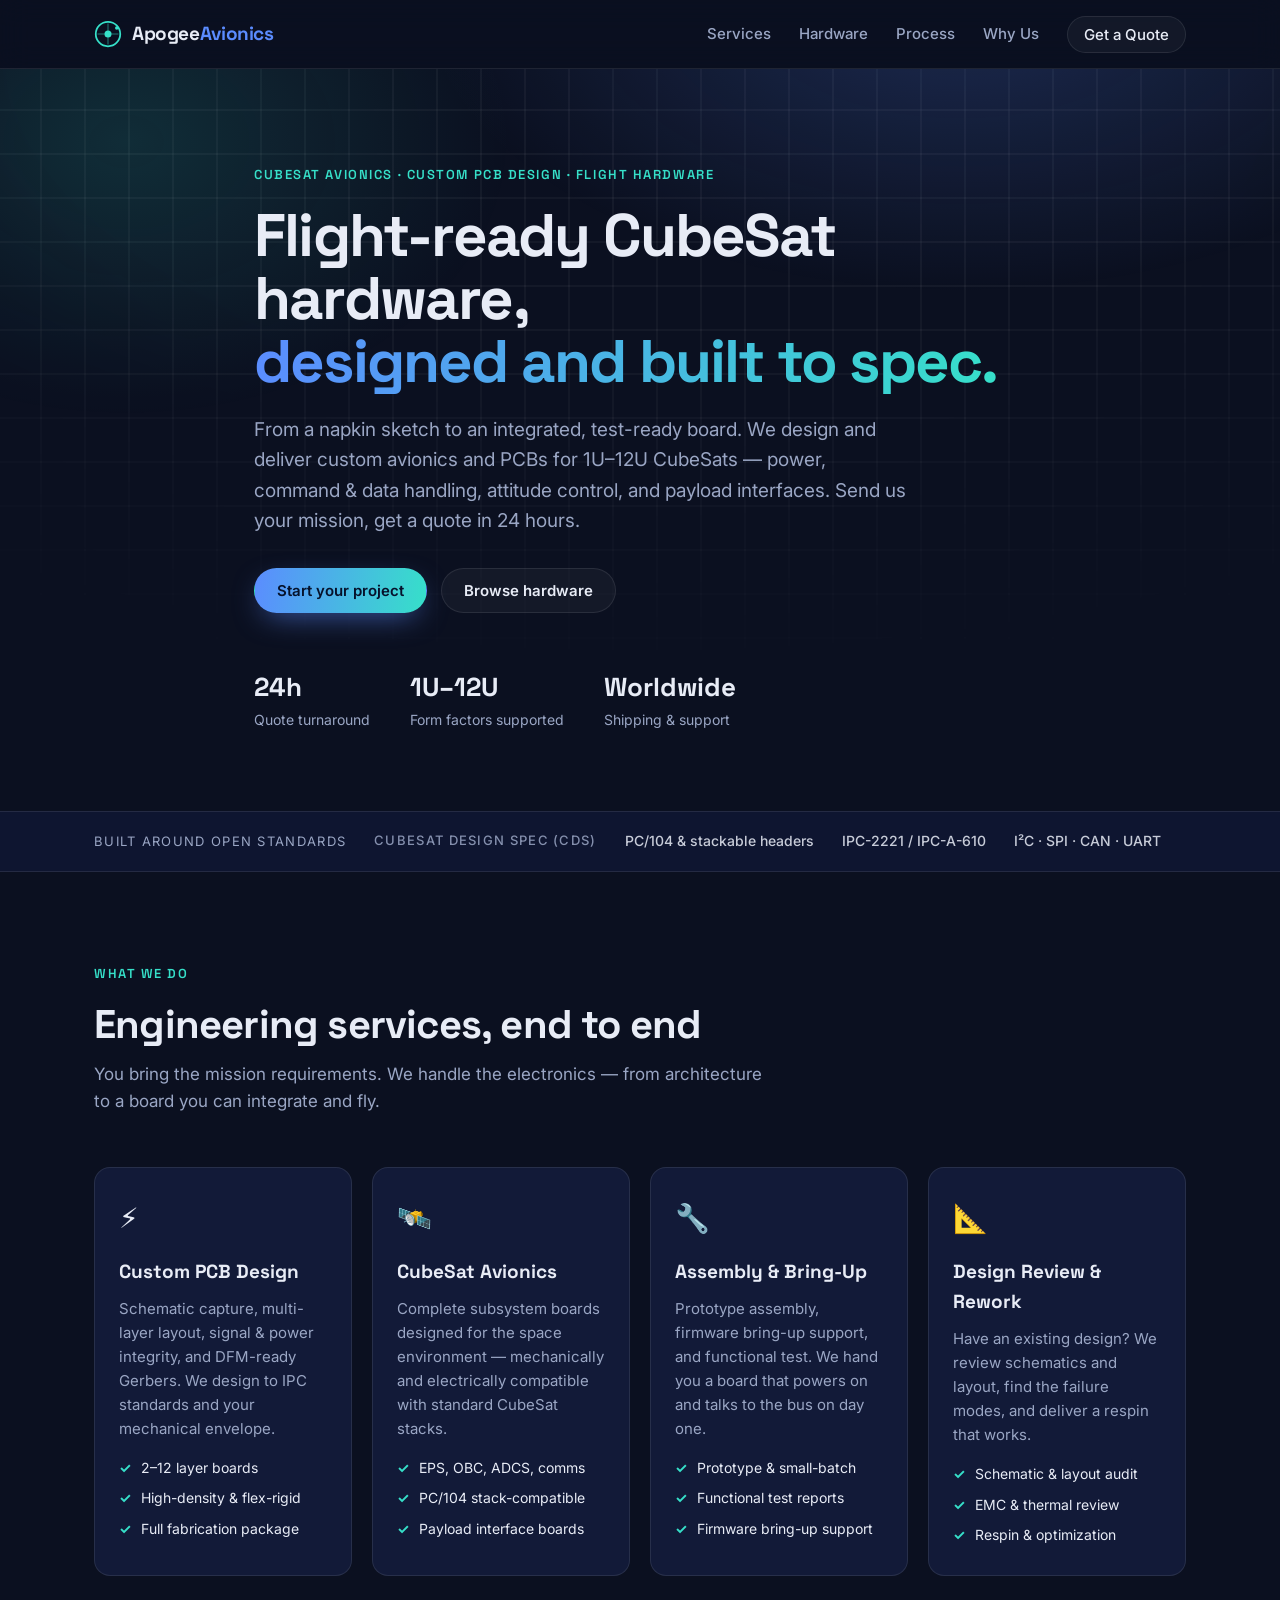
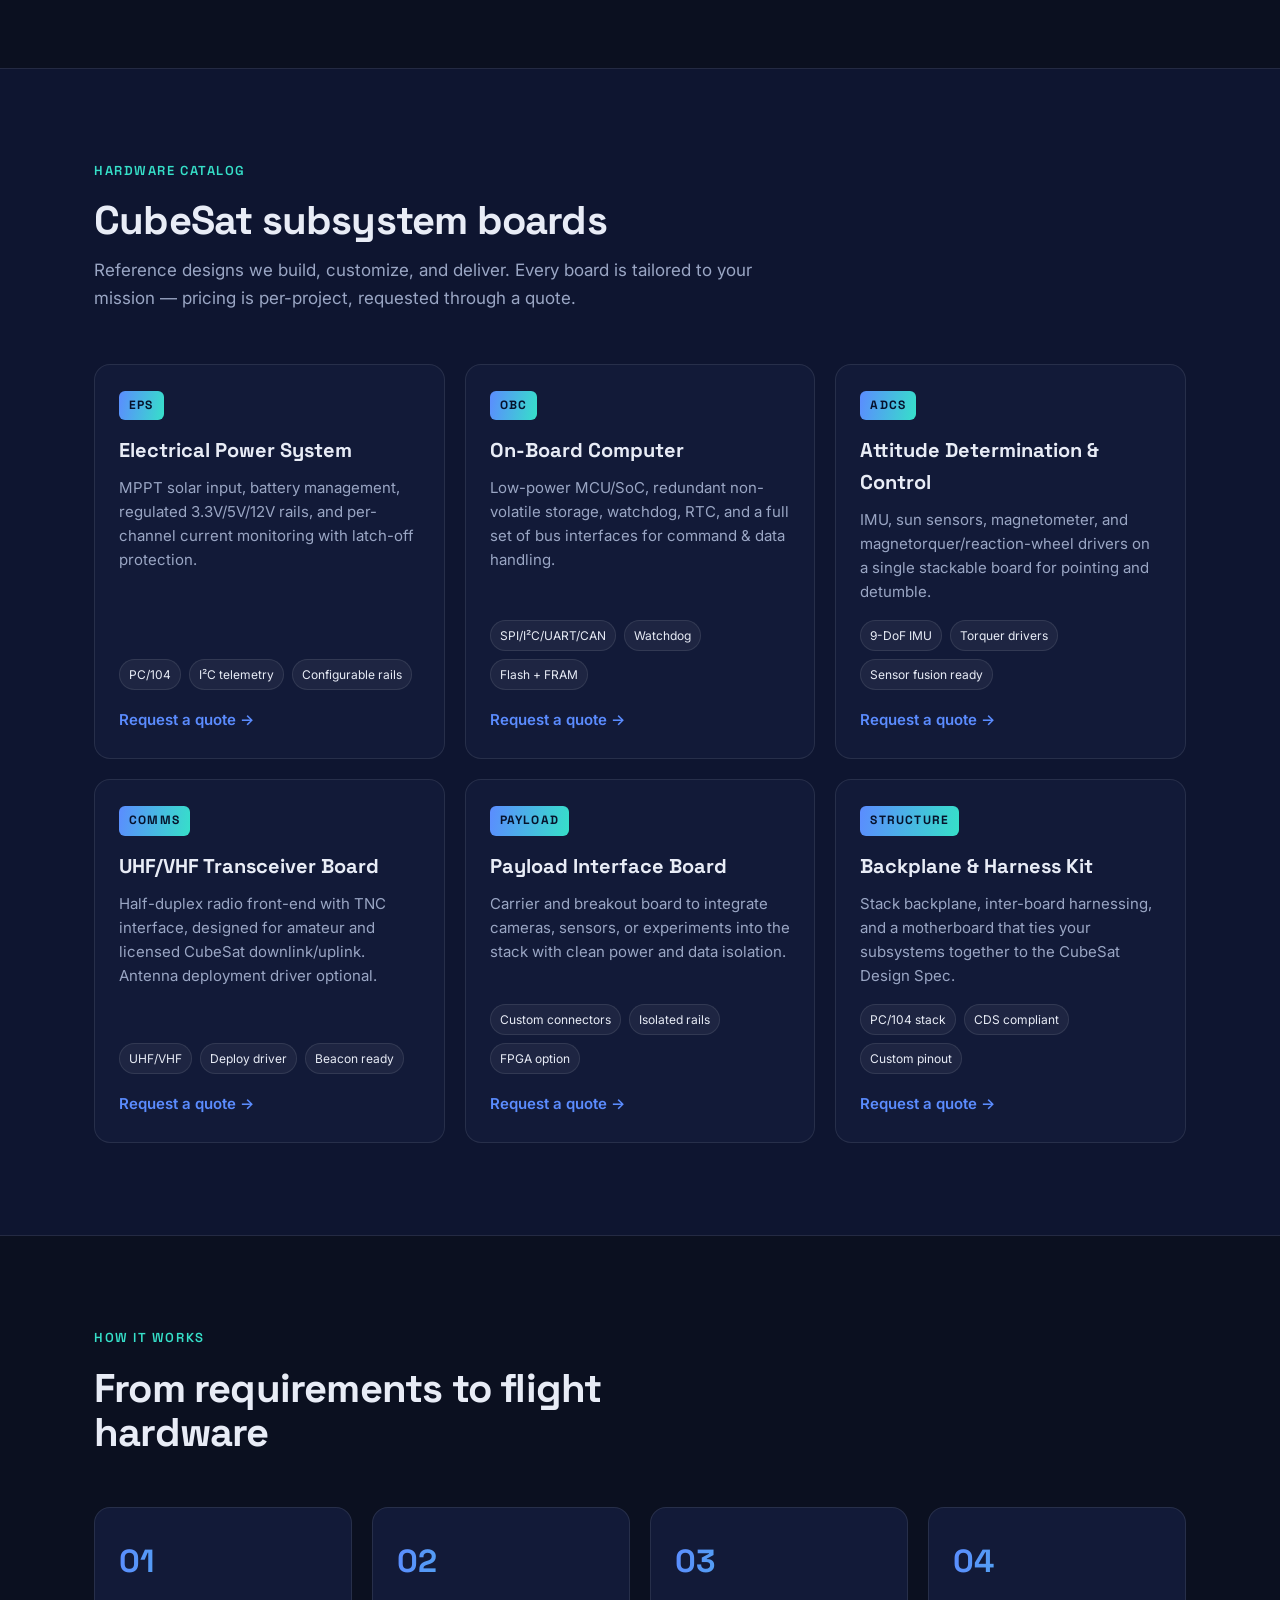
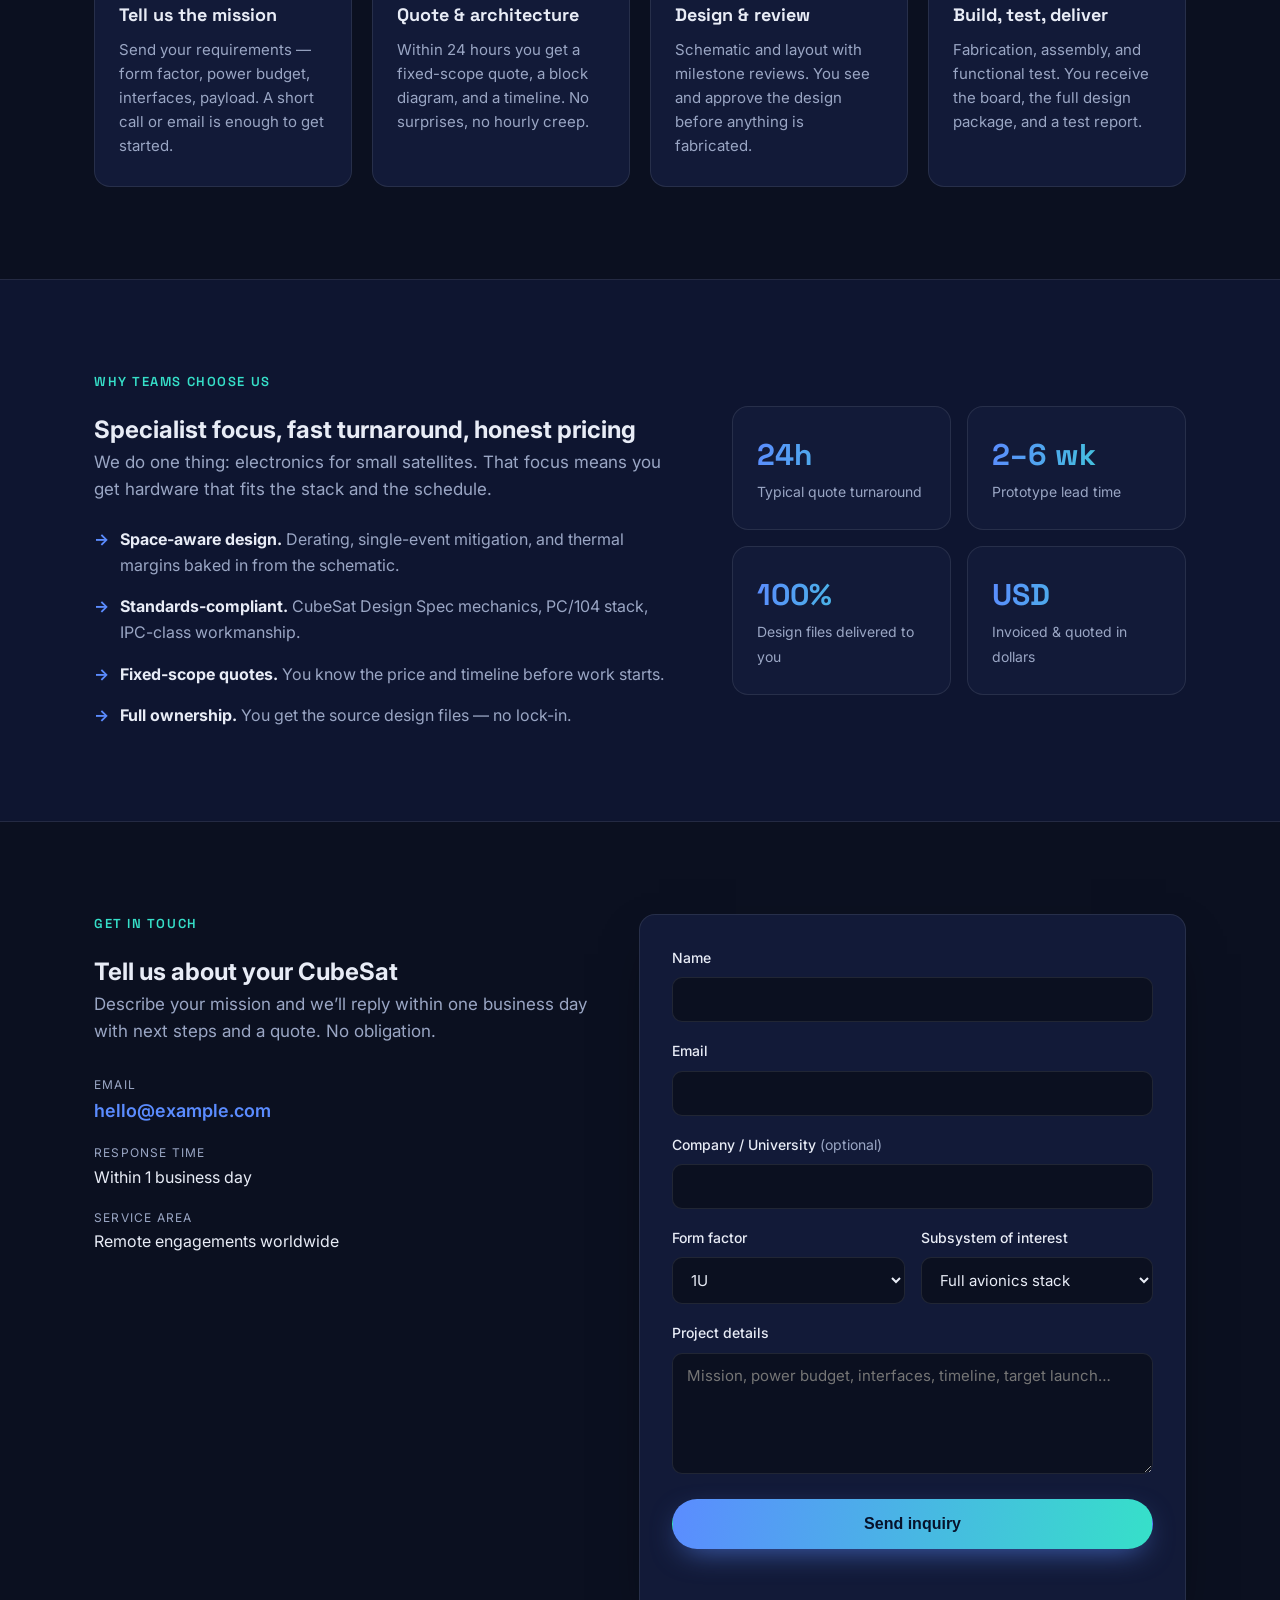
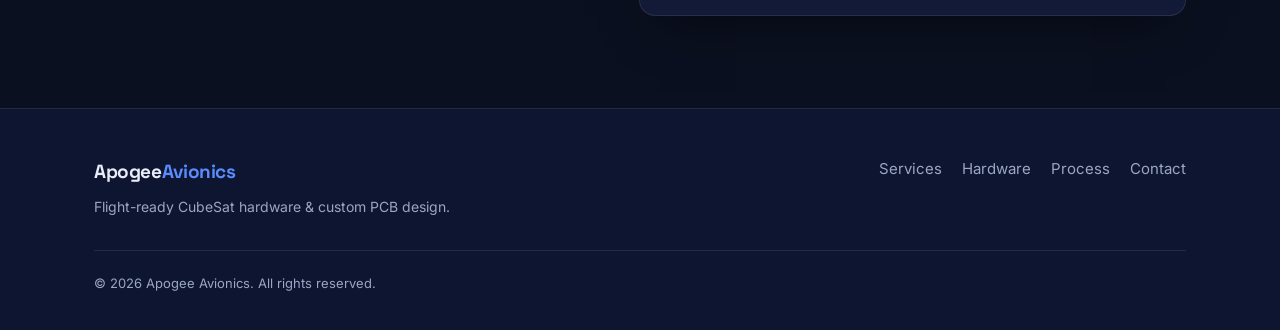
==== index.html @ 7c4958e8 "Apogee Avionics: CubeSat hardware & PCB design marketing site Co-Authored-By: Claude Opus 4.8 (1M co" ====
<!DOCTYPE html>
<html lang="en">
<head>
  <meta charset="UTF-8" />
  <meta name="viewport" content="width=device-width, initial-scale=1.0" />
  <title>Apogee Avionics — Flight-Ready CubeSat Hardware & PCB Design</title>
  <meta name="description" content="Custom CubeSat avionics, flight-ready PCB design, and subsystem hardware. From schematic to integrated board — EPS, OBC, ADCS, payload interfaces. Fast quotes, worldwide shipping." />
  <meta name="theme-color" content="#0b1020" />

  <!-- Open Graph / social preview -->
  <meta property="og:title" content="Apogee Avionics — CubeSat Hardware & PCB Design" />
  <meta property="og:description" content="Flight-ready CubeSat avionics and custom PCB design. Get a quote in 24 hours." />
  <meta property="og:type" content="website" />

  <link rel="icon" href="assets/favicon.svg" type="image/svg+xml" />
  <link rel="preconnect" href="https://fonts.googleapis.com" />
  <link rel="preconnect" href="https://fonts.gstatic.com" crossorigin />
  <link href="https://fonts.googleapis.com/css2?family=Inter:wght@400;500;600;700;800&family=Space+Grotesk:wght@500;600;700&display=swap" rel="stylesheet" />
  <link rel="stylesheet" href="styles.css" />
</head>
<body>
  <!-- ===== NAV ===== -->
  <header class="nav" id="top">
    <div class="container nav__inner">
      <a class="brand" href="#top" aria-label="Apogee Avionics home">
        <svg class="brand__mark" viewBox="0 0 32 32" width="28" height="28" aria-hidden="true">
          <circle cx="16" cy="16" r="14" fill="none" stroke="currentColor" stroke-width="2"/>
          <path d="M16 4 L16 28 M4 16 L28 16" stroke="currentColor" stroke-width="1.2" opacity="0.5"/>
          <circle cx="16" cy="16" r="4" fill="currentColor"/>
          <circle cx="26" cy="9" r="2" fill="currentColor"/>
        </svg>
        <span class="brand__name">Apogee<span class="brand__name--accent">Avionics</span></span>
      </a>
      <nav class="nav__links" aria-label="Primary">
        <a href="#services">Services</a>
        <a href="#products">Hardware</a>
        <a href="#process">Process</a>
        <a href="#why">Why Us</a>
        <a class="btn btn--ghost btn--sm" href="#contact">Get a Quote</a>
      </nav>
      <button class="nav__toggle" aria-label="Toggle menu" aria-expanded="false">
        <span></span><span></span><span></span>
      </button>
    </div>
  </header>

  <!-- ===== HERO ===== -->
  <section class="hero">
    <div class="hero__grid" aria-hidden="true"></div>
    <div class="container hero__inner">
      <p class="eyebrow">CubeSat Avionics &middot; Custom PCB Design &middot; Flight Hardware</p>
      <h1 class="hero__title">
        Flight-ready CubeSat hardware,<br />
        <span class="grad">designed and built to spec.</span>
      </h1>
      <p class="hero__lead">
        From a napkin sketch to an integrated, test-ready board. We design and deliver
        custom avionics and PCBs for 1U&ndash;12U CubeSats &mdash; power, command &amp; data
        handling, attitude control, and payload interfaces. Send us your mission, get a
        quote in 24 hours.
      </p>
      <div class="hero__cta">
        <a class="btn btn--primary" href="#contact">Start your project</a>
        <a class="btn btn--ghost" href="#products">Browse hardware</a>
      </div>
      <ul class="hero__stats">
        <li><strong>24h</strong><span>Quote turnaround</span></li>
        <li><strong>1U&ndash;12U</strong><span>Form factors supported</span></li>
        <li><strong>Worldwide</strong><span>Shipping &amp; support</span></li>
      </ul>
    </div>
  </section>

  <!-- ===== TRUST BAR ===== -->
  <section class="trustbar">
    <div class="container trustbar__inner">
      <span>Built around open standards</span>
      <div class="trustbar__items">
        <span>CubeSat Design Spec (CDS)</span>
        <span>PC/104 &amp; stackable headers</span>
        <span>IPC-2221 / IPC-A-610</span>
        <span>I&sup2;C &middot; SPI &middot; CAN &middot; UART</span>
      </div>
    </div>
  </section>

  <!-- ===== SERVICES ===== -->
  <section class="section" id="services">
    <div class="container">
      <div class="section__head">
        <p class="eyebrow">What we do</p>
        <h2>Engineering services, end to end</h2>
        <p class="section__sub">You bring the mission requirements. We handle the electronics &mdash; from architecture to a board you can integrate and fly.</p>
      </div>

      <div class="cards">
        <article class="card">
          <div class="card__icon">⚡</div>
          <h3>Custom PCB Design</h3>
          <p>Schematic capture, multi-layer layout, signal &amp; power integrity, and DFM-ready Gerbers. We design to IPC standards and your mechanical envelope.</p>
          <ul class="ticks">
            <li>2&ndash;12 layer boards</li>
            <li>High-density &amp; flex-rigid</li>
            <li>Full fabrication package</li>
          </ul>
        </article>

        <article class="card">
          <div class="card__icon">🛰️</div>
          <h3>CubeSat Avionics</h3>
          <p>Complete subsystem boards designed for the space environment &mdash; mechanically and electrically compatible with standard CubeSat stacks.</p>
          <ul class="ticks">
            <li>EPS, OBC, ADCS, comms</li>
            <li>PC/104 stack-compatible</li>
            <li>Payload interface boards</li>
          </ul>
        </article>

        <article class="card">
          <div class="card__icon">🔧</div>
          <h3>Assembly &amp; Bring-Up</h3>
          <p>Prototype assembly, firmware bring-up support, and functional test. We hand you a board that powers on and talks to the bus on day one.</p>
          <ul class="ticks">
            <li>Prototype &amp; small-batch</li>
            <li>Functional test reports</li>
            <li>Firmware bring-up support</li>
          </ul>
        </article>

        <article class="card">
          <div class="card__icon">📐</div>
          <h3>Design Review &amp; Rework</h3>
          <p>Have an existing design? We review schematics and layout, find the failure modes, and deliver a respin that works.</p>
          <ul class="ticks">
            <li>Schematic &amp; layout audit</li>
            <li>EMC &amp; thermal review</li>
            <li>Respin &amp; optimization</li>
          </ul>
        </article>
      </div>
    </div>
  </section>

  <!-- ===== PRODUCTS / HARDWARE ===== -->
  <section class="section section--alt" id="products">
    <div class="container">
      <div class="section__head">
        <p class="eyebrow">Hardware catalog</p>
        <h2>CubeSat subsystem boards</h2>
        <p class="section__sub">Reference designs we build, customize, and deliver. Every board is tailored to your mission &mdash; pricing is per-project, requested through a quote.</p>
      </div>

      <div class="products">
        <article class="product">
          <div class="product__tag">EPS</div>
          <h3>Electrical Power System</h3>
          <p>MPPT solar input, battery management, regulated 3.3V/5V/12V rails, and per-channel current monitoring with latch-off protection.</p>
          <div class="product__meta">
            <span>PC/104</span><span>I&sup2;C telemetry</span><span>Configurable rails</span>
          </div>
          <a class="product__cta" href="#contact">Request a quote &rarr;</a>
        </article>

        <article class="product">
          <div class="product__tag">OBC</div>
          <h3>On-Board Computer</h3>
          <p>Low-power MCU/SoC, redundant non-volatile storage, watchdog, RTC, and a full set of bus interfaces for command &amp; data handling.</p>
          <div class="product__meta">
            <span>SPI/I&sup2;C/UART/CAN</span><span>Watchdog</span><span>Flash + FRAM</span>
          </div>
          <a class="product__cta" href="#contact">Request a quote &rarr;</a>
        </article>

        <article class="product">
          <div class="product__tag">ADCS</div>
          <h3>Attitude Determination &amp; Control</h3>
          <p>IMU, sun sensors, magnetometer, and magnetorquer/reaction-wheel drivers on a single stackable board for pointing and detumble.</p>
          <div class="product__meta">
            <span>9-DoF IMU</span><span>Torquer drivers</span><span>Sensor fusion ready</span>
          </div>
          <a class="product__cta" href="#contact">Request a quote &rarr;</a>
        </article>

        <article class="product">
          <div class="product__tag">COMMS</div>
          <h3>UHF/VHF Transceiver Board</h3>
          <p>Half-duplex radio front-end with TNC interface, designed for amateur and licensed CubeSat downlink/uplink. Antenna deployment driver optional.</p>
          <div class="product__meta">
            <span>UHF/VHF</span><span>Deploy driver</span><span>Beacon ready</span>
          </div>
          <a class="product__cta" href="#contact">Request a quote &rarr;</a>
        </article>

        <article class="product">
          <div class="product__tag">PAYLOAD</div>
          <h3>Payload Interface Board</h3>
          <p>Carrier and breakout board to integrate cameras, sensors, or experiments into the stack with clean power and data isolation.</p>
          <div class="product__meta">
            <span>Custom connectors</span><span>Isolated rails</span><span>FPGA option</span>
          </div>
          <a class="product__cta" href="#contact">Request a quote &rarr;</a>
        </article>

        <article class="product">
          <div class="product__tag">STRUCTURE</div>
          <h3>Backplane &amp; Harness Kit</h3>
          <p>Stack backplane, inter-board harnessing, and a motherboard that ties your subsystems together to the CubeSat Design Spec.</p>
          <div class="product__meta">
            <span>PC/104 stack</span><span>CDS compliant</span><span>Custom pinout</span>
          </div>
          <a class="product__cta" href="#contact">Request a quote &rarr;</a>
        </article>
      </div>
    </div>
  </section>

  <!-- ===== PROCESS ===== -->
  <section class="section" id="process">
    <div class="container">
      <div class="section__head">
        <p class="eyebrow">How it works</p>
        <h2>From requirements to flight hardware</h2>
      </div>
      <ol class="steps">
        <li class="step">
          <div class="step__num">01</div>
          <h3>Tell us the mission</h3>
          <p>Send your requirements &mdash; form factor, power budget, interfaces, payload. A short call or email is enough to get started.</p>
        </li>
        <li class="step">
          <div class="step__num">02</div>
          <h3>Quote &amp; architecture</h3>
          <p>Within 24 hours you get a fixed-scope quote, a block diagram, and a timeline. No surprises, no hourly creep.</p>
        </li>
        <li class="step">
          <div class="step__num">03</div>
          <h3>Design &amp; review</h3>
          <p>Schematic and layout with milestone reviews. You see and approve the design before anything is fabricated.</p>
        </li>
        <li class="step">
          <div class="step__num">04</div>
          <h3>Build, test, deliver</h3>
          <p>Fabrication, assembly, and functional test. You receive the board, the full design package, and a test report.</p>
        </li>
      </ol>
    </div>
  </section>

  <!-- ===== WHY US ===== -->
  <section class="section section--alt" id="why">
    <div class="container why">
      <div class="why__copy">
        <p class="eyebrow">Why teams choose us</p>
        <h2>Specialist focus, fast turnaround, honest pricing</h2>
        <p class="section__sub">We do one thing: electronics for small satellites. That focus means you get hardware that fits the stack and the schedule.</p>
        <ul class="features">
          <li><strong>Space-aware design.</strong> Derating, single-event mitigation, and thermal margins baked in from the schematic.</li>
          <li><strong>Standards-compliant.</strong> CubeSat Design Spec mechanics, PC/104 stack, IPC-class workmanship.</li>
          <li><strong>Fixed-scope quotes.</strong> You know the price and timeline before work starts.</li>
          <li><strong>Full ownership.</strong> You get the source design files &mdash; no lock-in.</li>
        </ul>
      </div>
      <aside class="why__panel">
        <div class="why__stat"><strong>24h</strong><span>Typical quote turnaround</span></div>
        <div class="why__stat"><strong>2&ndash;6 wk</strong><span>Prototype lead time</span></div>
        <div class="why__stat"><strong>100%</strong><span>Design files delivered to you</span></div>
        <div class="why__stat"><strong>USD</strong><span>Invoiced &amp; quoted in dollars</span></div>
      </aside>
    </div>
  </section>

  <!-- ===== CONTACT ===== -->
  <section class="section" id="contact">
    <div class="container contact">
      <div class="contact__copy">
        <p class="eyebrow">Get in touch</p>
        <h2>Tell us about your CubeSat</h2>
        <p class="section__sub">Describe your mission and we&rsquo;ll reply within one business day with next steps and a quote. No obligation.</p>
        <ul class="contact__direct">
          <li>
            <span class="contact__label">Email</span>
            <a id="emailLink" href="mailto:hello@example.com?subject=CubeSat%20project%20inquiry">hello@example.com</a>
          </li>
          <li>
            <span class="contact__label">Response time</span>
            <span>Within 1 business day</span>
          </li>
          <li>
            <span class="contact__label">Service area</span>
            <span>Remote engagements worldwide</span>
          </li>
        </ul>
      </div>

      <form class="contact__form" id="quoteForm" action="https://formspree.io/f/YOUR_FORM_ID" method="POST">
        <div class="field">
          <label for="name">Name</label>
          <input id="name" name="name" type="text" autocomplete="name" required />
        </div>
        <div class="field">
          <label for="email">Email</label>
          <input id="email" name="email" type="email" autocomplete="email" required />
        </div>
        <div class="field">
          <label for="org">Company / University <span class="opt">(optional)</span></label>
          <input id="org" name="organization" type="text" autocomplete="organization" />
        </div>
        <div class="field field--row">
          <div>
            <label for="form-factor">Form factor</label>
            <select id="form-factor" name="form_factor">
              <option>1U</option><option>2U</option><option>3U</option>
              <option>6U</option><option>12U</option><option>Not sure yet</option>
            </select>
          </div>
          <div>
            <label for="subsystem">Subsystem of interest</label>
            <select id="subsystem" name="subsystem">
              <option>Full avionics stack</option>
              <option>EPS — Power</option>
              <option>OBC — Computer</option>
              <option>ADCS — Attitude control</option>
              <option>Comms</option>
              <option>Payload interface</option>
              <option>Custom PCB (other)</option>
            </select>
          </div>
        </div>
        <div class="field">
          <label for="message">Project details</label>
          <textarea id="message" name="message" rows="5" placeholder="Mission, power budget, interfaces, timeline, target launch…" required></textarea>
        </div>
        <input type="text" name="_gotcha" style="display:none" tabindex="-1" autocomplete="off" aria-hidden="true" />
        <button class="btn btn--primary btn--block" type="submit">Send inquiry</button>
        <p class="form__note" id="formNote" role="status"></p>
      </form>
    </div>
  </section>

  <!-- ===== FOOTER ===== -->
  <footer class="footer">
    <div class="container footer__inner">
      <div class="footer__brand">
        <span class="brand__name">Apogee<span class="brand__name--accent">Avionics</span></span>
        <p>Flight-ready CubeSat hardware &amp; custom PCB design.</p>
      </div>
      <nav class="footer__links" aria-label="Footer">
        <a href="#services">Services</a>
        <a href="#products">Hardware</a>
        <a href="#process">Process</a>
        <a href="#contact">Contact</a>
      </nav>
      <p class="footer__legal">&copy; <span id="year"></span> Apogee Avionics. All rights reserved.</p>
    </div>
  </footer>

  <script src="script.js"></script>
</body>
</html>
---- styles.css ----
/* ===== Tokens ===== */
:root {
  --bg: #0b1020;
  --bg-alt: #0e1530;
  --panel: #121a38;
  --panel-2: #16204a;
  --line: rgba(255, 255, 255, 0.09);
  --text: #e8ecf6;
  --muted: #9aa6c4;
  --accent: #5b8cff;
  --accent-2: #36e0c9;
  --accent-grad: linear-gradient(100deg, #5b8cff, #36e0c9);
  --radius: 16px;
  --radius-sm: 10px;
  --max: 1140px;
  --shadow: 0 20px 50px -20px rgba(0, 0, 0, 0.6);
  --font: "Inter", system-ui, -apple-system, Segoe UI, Roboto, sans-serif;
  --display: "Space Grotesk", var(--font);
}

* { box-sizing: border-box; margin: 0; padding: 0; }
html { scroll-behavior: smooth; }
body {
  font-family: var(--font);
  background: var(--bg);
  color: var(--text);
  line-height: 1.6;
  -webkit-font-smoothing: antialiased;
  overflow-x: hidden;
}
a { color: inherit; text-decoration: none; }
img, svg { display: block; }

.container { width: 100%; max-width: var(--max); margin: 0 auto; padding: 0 24px; }

/* ===== Buttons ===== */
.btn {
  display: inline-flex; align-items: center; justify-content: center; gap: 8px;
  font-weight: 600; font-size: 15px; line-height: 1;
  padding: 14px 22px; border-radius: 999px; border: 1px solid transparent;
  cursor: pointer; transition: transform .15s ease, box-shadow .2s ease, background .2s ease, border-color .2s ease;
  white-space: nowrap;
}
.btn--sm { padding: 10px 16px; font-size: 14px; }
.btn--block { width: 100%; padding: 16px; font-size: 16px; }
.btn--primary { background: var(--accent-grad); color: #06122b; box-shadow: 0 10px 30px -10px rgba(91, 140, 255, .7); }
.btn--primary:hover { transform: translateY(-2px); box-shadow: 0 16px 40px -12px rgba(54, 224, 201, .6); }
.btn--ghost { background: rgba(255,255,255,.04); border-color: var(--line); color: var(--text); }
.btn--ghost:hover { background: rgba(255,255,255,.08); border-color: rgba(255,255,255,.2); }

/* ===== Nav ===== */
.nav {
  position: sticky; top: 0; z-index: 50;
  background: rgba(11, 16, 32, .72);
  backdrop-filter: blur(14px);
  border-bottom: 1px solid var(--line);
}
.nav__inner { display: flex; align-items: center; justify-content: space-between; height: 68px; }
.brand { display: flex; align-items: center; gap: 10px; color: var(--text); }
.brand__mark { color: var(--accent-2); }
.brand__name { font-family: var(--display); font-weight: 700; font-size: 19px; letter-spacing: -.02em; }
.brand__name--accent { color: var(--accent); }
.nav__links { display: flex; align-items: center; gap: 28px; }
.nav__links a { color: var(--muted); font-size: 15px; font-weight: 500; transition: color .15s ease; }
.nav__links a:hover { color: var(--text); }
.nav__links .btn { color: var(--text); }
.nav__toggle { display: none; flex-direction: column; gap: 5px; background: none; border: 0; cursor: pointer; padding: 8px; }
.nav__toggle span { width: 24px; height: 2px; background: var(--text); border-radius: 2px; transition: .2s; }

/* ===== Hero ===== */
.hero { position: relative; padding: 96px 0 80px; overflow: hidden; }
.hero__grid {
  position: absolute; inset: -2px;
  background:
    radial-gradient(900px 500px at 75% -10%, rgba(91,140,255,.22), transparent 60%),
    radial-gradient(700px 500px at 10% 10%, rgba(54,224,201,.14), transparent 55%),
    linear-gradient(transparent 95%, rgba(255,255,255,.04) 95%) 0 0 / 100% 44px,
    linear-gradient(90deg, transparent 95%, rgba(255,255,255,.04) 95%) 0 0 / 44px 100%;
  mask-image: radial-gradient(120% 100% at 50% 0%, #000 40%, transparent 85%);
  pointer-events: none;
}
.hero__inner { position: relative; max-width: 820px; }
.eyebrow {
  font-family: var(--display); font-size: 13px; font-weight: 600; letter-spacing: .12em;
  text-transform: uppercase; color: var(--accent-2); margin-bottom: 18px;
}
.hero__title { font-family: var(--display); font-size: clamp(34px, 6vw, 60px); line-height: 1.05; letter-spacing: -.03em; font-weight: 700; }
.grad { background: var(--accent-grad); -webkit-background-clip: text; background-clip: text; color: transparent; }
.hero__lead { color: var(--muted); font-size: clamp(16px, 2.2vw, 19px); margin: 22px 0 32px; max-width: 660px; }
.hero__cta { display: flex; flex-wrap: wrap; gap: 14px; }
.hero__stats { list-style: none; display: flex; flex-wrap: wrap; gap: 40px; margin-top: 54px; }
.hero__stats li { display: flex; flex-direction: column; }
.hero__stats strong { font-family: var(--display); font-size: 26px; color: var(--text); }
.hero__stats span { color: var(--muted); font-size: 14px; }

/* ===== Trust bar ===== */
.trustbar { border-top: 1px solid var(--line); border-bottom: 1px solid var(--line); background: var(--bg-alt); }
.trustbar__inner { display: flex; flex-wrap: wrap; align-items: center; gap: 12px 28px; padding: 18px 24px; }
.trustbar span:first-child { color: var(--muted); font-size: 13px; text-transform: uppercase; letter-spacing: .1em; }
.trustbar__items { display: flex; flex-wrap: wrap; gap: 12px 28px; }
.trustbar__items span { color: var(--text); font-size: 14px; font-weight: 500; opacity: .85; }

/* ===== Sections ===== */
.section { padding: 92px 0; }
.section--alt { background: var(--bg-alt); border-top: 1px solid var(--line); border-bottom: 1px solid var(--line); }
.section__head { max-width: 680px; margin-bottom: 52px; }
.section__head h2 { font-family: var(--display); font-size: clamp(28px, 4vw, 40px); letter-spacing: -.02em; line-height: 1.1; margin-bottom: 14px; }
.section__sub { color: var(--muted); font-size: 17px; }

/* ===== Cards (services) ===== */
.cards { display: grid; grid-template-columns: repeat(4, 1fr); gap: 20px; }
.card {
  background: var(--panel); border: 1px solid var(--line); border-radius: var(--radius);
  padding: 28px 24px; transition: transform .2s ease, border-color .2s ease, background .2s ease;
}
.card:hover { transform: translateY(-4px); border-color: rgba(91,140,255,.5); background: var(--panel-2); }
.card__icon { font-size: 28px; margin-bottom: 16px; }
.card h3 { font-family: var(--display); font-size: 19px; margin-bottom: 10px; }
.card p { color: var(--muted); font-size: 15px; margin-bottom: 16px; }
.ticks { list-style: none; display: flex; flex-direction: column; gap: 8px; }
.ticks li { position: relative; padding-left: 22px; font-size: 14px; color: var(--text); }
.ticks li::before { content: "✓"; position: absolute; left: 0; color: var(--accent-2); font-weight: 700; }

/* ===== Products ===== */
.products { display: grid; grid-template-columns: repeat(3, 1fr); gap: 20px; }
.product {
  position: relative; background: var(--panel); border: 1px solid var(--line);
  border-radius: var(--radius); padding: 26px 24px; display: flex; flex-direction: column;
  transition: transform .2s ease, border-color .2s ease;
}
.product:hover { transform: translateY(-4px); border-color: rgba(54,224,201,.5); }
.product__tag {
  align-self: flex-start; font-family: var(--display); font-size: 12px; font-weight: 700;
  letter-spacing: .1em; color: #06122b; background: var(--accent-grad);
  padding: 5px 10px; border-radius: 6px; margin-bottom: 14px;
}
.product h3 { font-family: var(--display); font-size: 20px; margin-bottom: 10px; }
.product p { color: var(--muted); font-size: 15px; margin-bottom: 16px; flex-grow: 1; }
.product__meta { display: flex; flex-wrap: wrap; gap: 8px; margin-bottom: 18px; }
.product__meta span { font-size: 12px; color: var(--text); background: rgba(255,255,255,.05); border: 1px solid var(--line); padding: 5px 9px; border-radius: 999px; }
.product__cta { color: var(--accent); font-weight: 600; font-size: 15px; transition: gap .2s ease; }
.product__cta:hover { color: var(--accent-2); }

/* ===== Steps ===== */
.steps { list-style: none; display: grid; grid-template-columns: repeat(4, 1fr); gap: 20px; counter-reset: step; }
.step { background: var(--panel); border: 1px solid var(--line); border-radius: var(--radius); padding: 28px 24px; }
.step__num { font-family: var(--display); font-size: 32px; font-weight: 700; background: var(--accent-grad); -webkit-background-clip: text; background-clip: text; color: transparent; margin-bottom: 14px; }
.step h3 { font-family: var(--display); font-size: 18px; margin-bottom: 8px; }
.step p { color: var(--muted); font-size: 15px; }

/* ===== Why ===== */
.why { display: grid; grid-template-columns: 1.3fr 1fr; gap: 48px; align-items: center; }
.features { list-style: none; display: flex; flex-direction: column; gap: 16px; margin-top: 24px; }
.features li { position: relative; padding-left: 26px; color: var(--muted); font-size: 16px; }
.features li::before { content: "→"; position: absolute; left: 0; color: var(--accent); font-weight: 700; }
.features strong { color: var(--text); }
.why__panel { display: grid; grid-template-columns: 1fr 1fr; gap: 16px; }
.why__stat { background: var(--panel); border: 1px solid var(--line); border-radius: var(--radius); padding: 24px; }
.why__stat strong { font-family: var(--display); font-size: 30px; display: block; background: var(--accent-grad); -webkit-background-clip: text; background-clip: text; color: transparent; }
.why__stat span { color: var(--muted); font-size: 14px; }

/* ===== Contact ===== */
.contact { display: grid; grid-template-columns: 1fr 1.1fr; gap: 48px; align-items: start; }
.contact__direct { list-style: none; display: flex; flex-direction: column; gap: 18px; margin-top: 30px; }
.contact__direct li { display: flex; flex-direction: column; gap: 2px; }
.contact__label { font-size: 12px; text-transform: uppercase; letter-spacing: .1em; color: var(--muted); }
.contact__direct a { color: var(--accent); font-weight: 600; font-size: 18px; }
.contact__form { background: var(--panel); border: 1px solid var(--line); border-radius: var(--radius); padding: 32px; box-shadow: var(--shadow); }
.field { margin-bottom: 18px; }
.field--row { display: grid; grid-template-columns: 1fr 1fr; gap: 16px; }
.field label { display: block; font-size: 14px; font-weight: 500; margin-bottom: 8px; }
.opt { color: var(--muted); font-weight: 400; }
.field input, .field select, .field textarea {
  width: 100%; background: var(--bg); border: 1px solid var(--line); border-radius: var(--radius-sm);
  color: var(--text); padding: 12px 14px; font-family: inherit; font-size: 15px; transition: border-color .15s ease, box-shadow .15s ease;
}
.field input:focus, .field select:focus, .field textarea:focus {
  outline: none; border-color: var(--accent); box-shadow: 0 0 0 3px rgba(91,140,255,.18);
}
.field textarea { resize: vertical; }
.form__note { margin-top: 14px; font-size: 14px; min-height: 20px; }
.form__note.ok { color: var(--accent-2); }
.form__note.err { color: #ff8a8a; }

/* ===== Footer ===== */
.footer { border-top: 1px solid var(--line); background: var(--bg-alt); padding: 48px 0 36px; }
.footer__inner { display: grid; grid-template-columns: 1.4fr 1fr; gap: 24px; align-items: start; }
.footer__brand p { color: var(--muted); font-size: 14px; margin-top: 8px; }
.footer__links { display: flex; flex-wrap: wrap; gap: 20px; justify-content: flex-end; }
.footer__links a { color: var(--muted); font-size: 15px; transition: color .15s; }
.footer__links a:hover { color: var(--text); }
.footer__legal { grid-column: 1 / -1; color: var(--muted); font-size: 13px; border-top: 1px solid var(--line); padding-top: 22px; margin-top: 8px; }

/* ===== Responsive ===== */
@media (max-width: 980px) {
  .cards { grid-template-columns: repeat(2, 1fr); }
  .products { grid-template-columns: repeat(2, 1fr); }
  .steps { grid-template-columns: repeat(2, 1fr); }
  .why { grid-template-columns: 1fr; gap: 32px; }
  .contact { grid-template-columns: 1fr; gap: 32px; }
}
@media (max-width: 760px) {
  .nav__links { position: fixed; inset: 68px 0 auto 0; background: var(--bg-alt); flex-direction: column; align-items: stretch; gap: 0; padding: 8px 0; border-bottom: 1px solid var(--line); transform: translateY(-120%); transition: transform .25s ease; }
  .nav__links.open { transform: translateY(0); }
  .nav__links a { padding: 14px 24px; }
  .nav__links .btn { margin: 8px 24px; }
  .nav__toggle { display: flex; }
  .cards, .products, .steps { grid-template-columns: 1fr; }
  .why__panel { grid-template-columns: 1fr 1fr; }
  .field--row { grid-template-columns: 1fr; }
  .footer__inner { grid-template-columns: 1fr; }
  .footer__links { justify-content: flex-start; }
  .hero__stats { gap: 28px; }
}
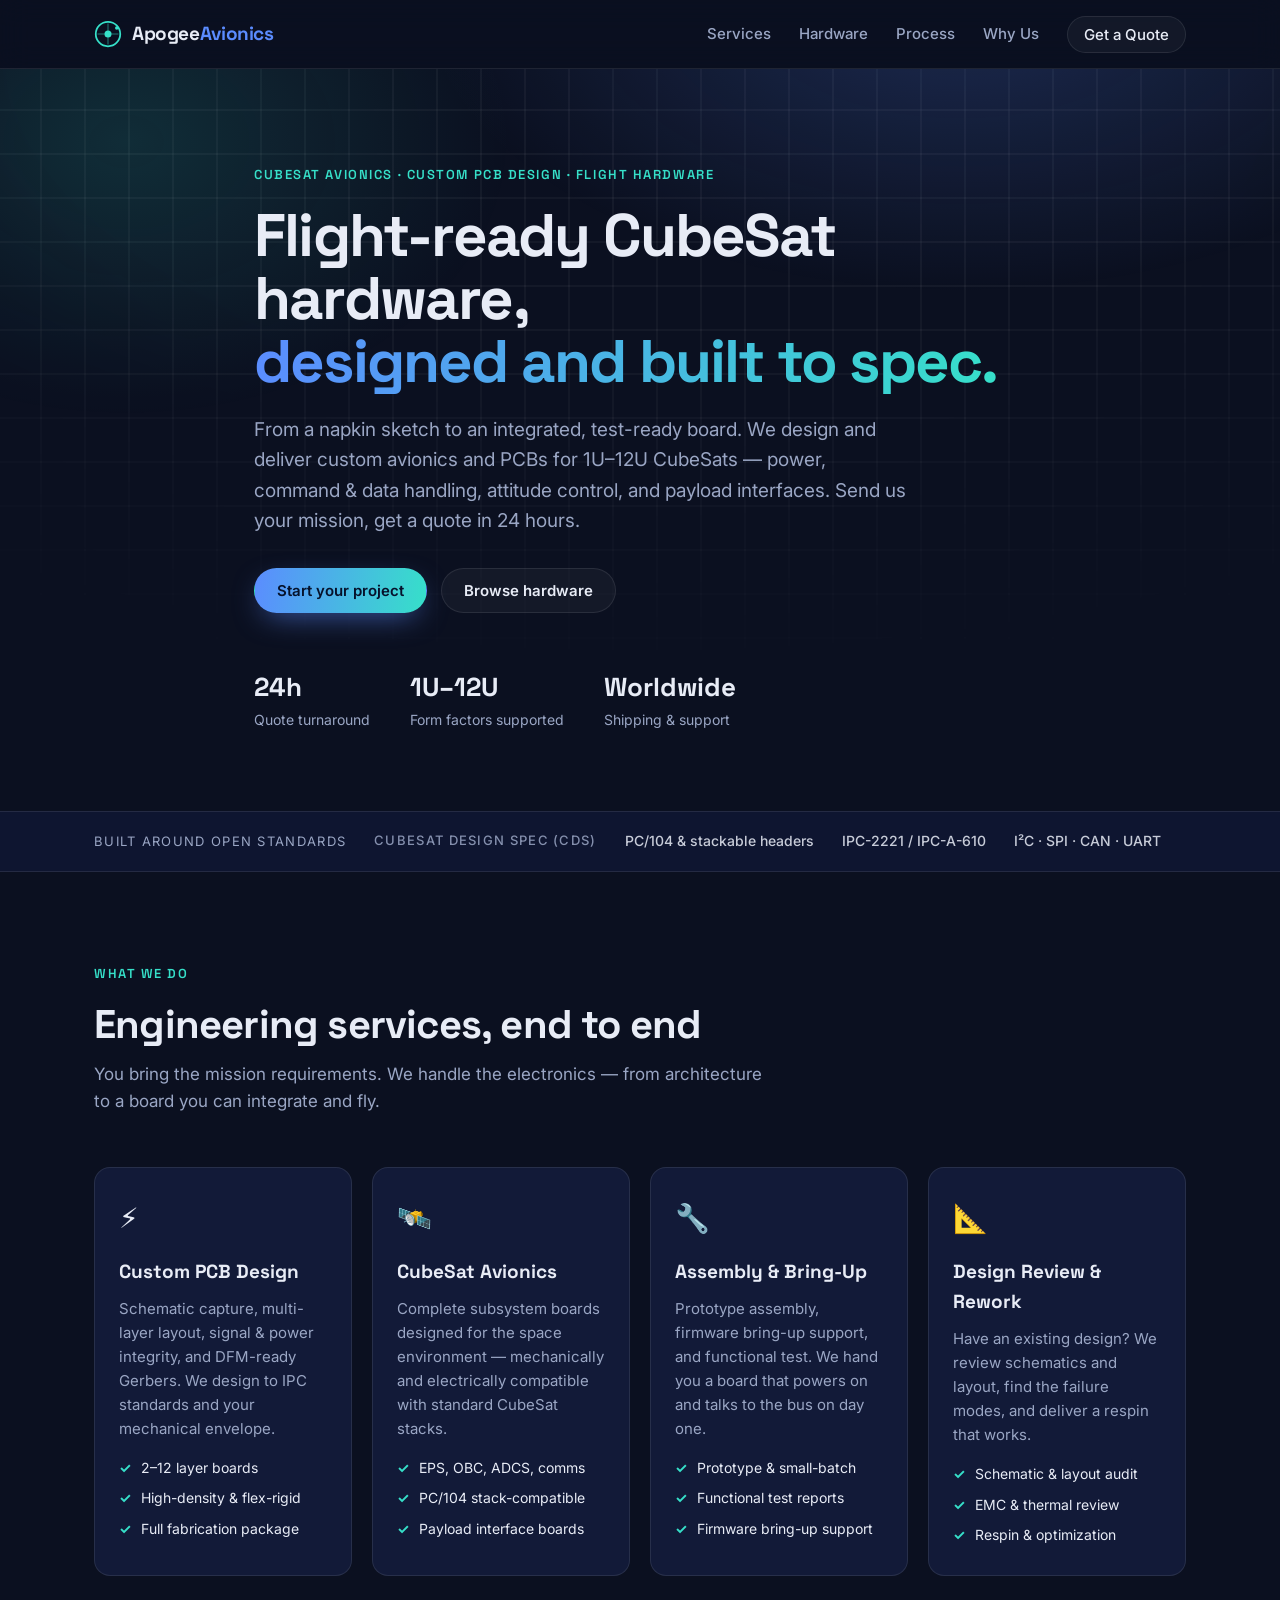
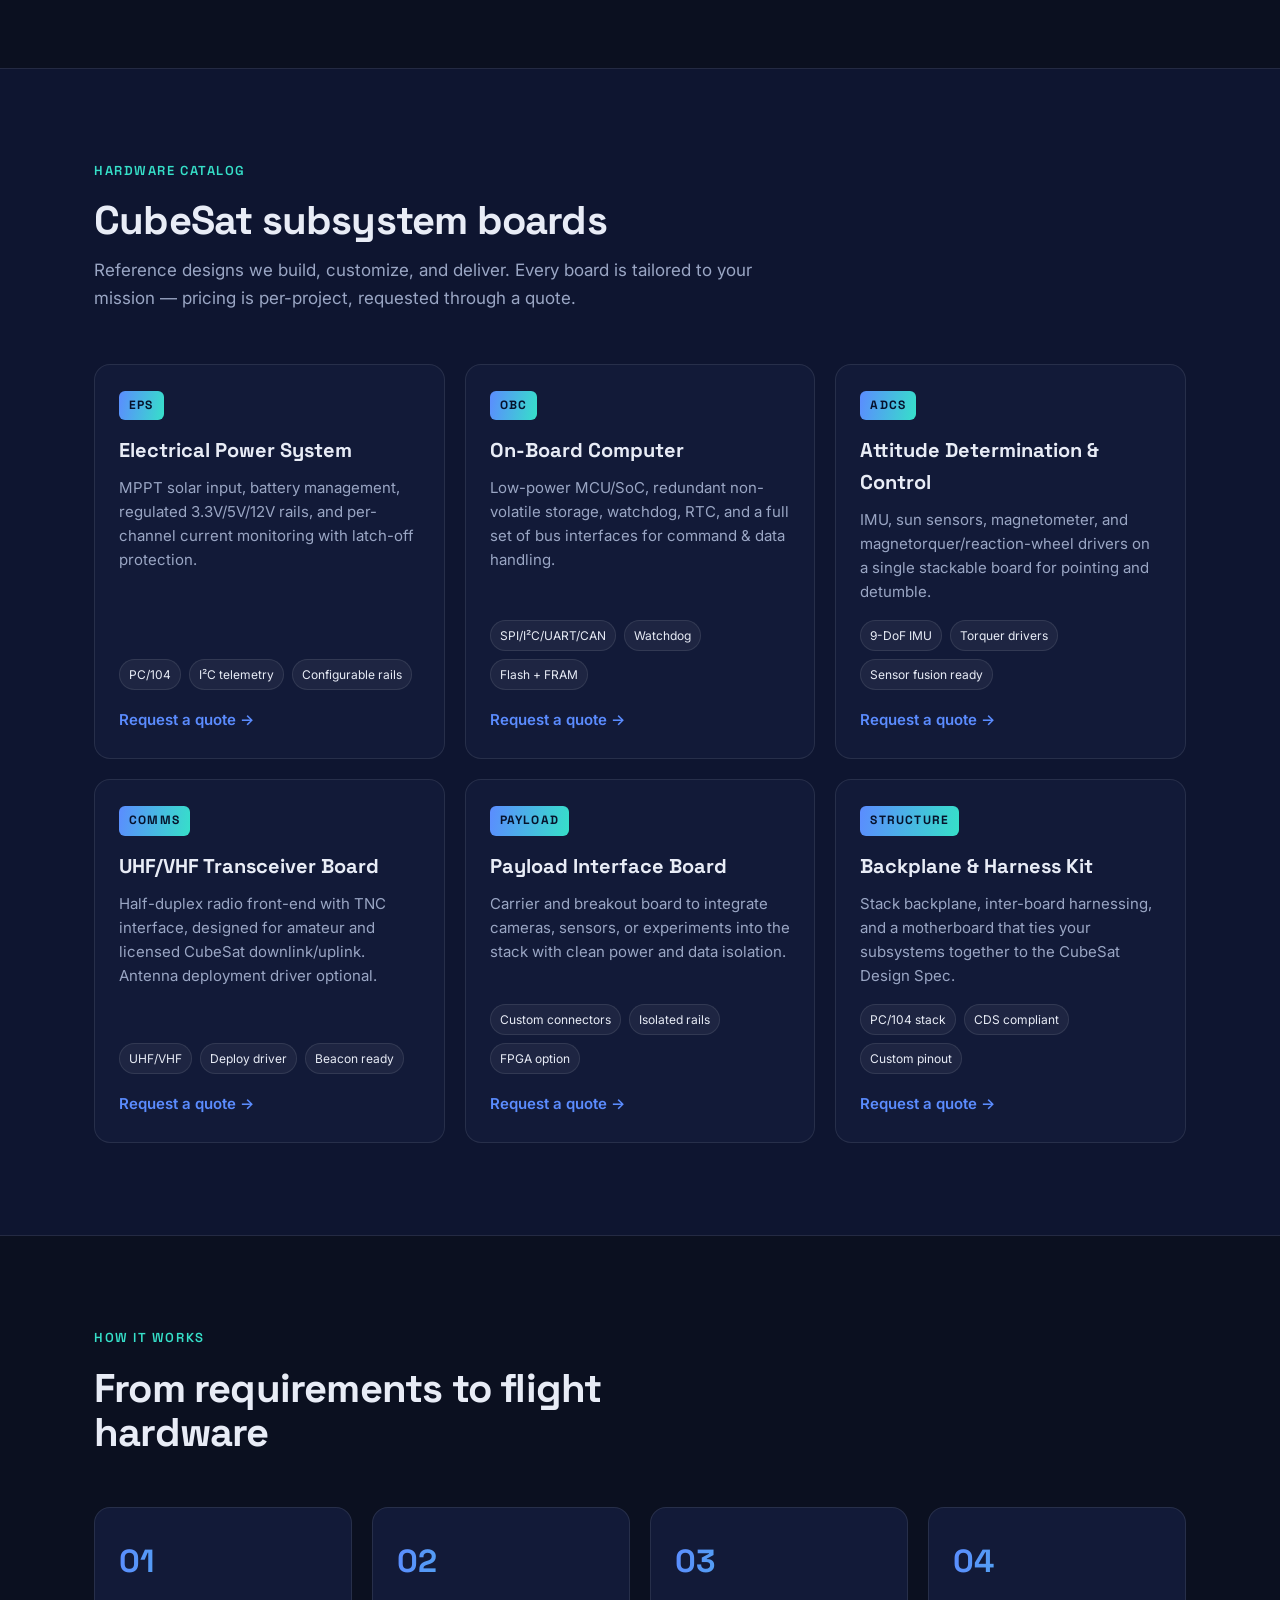
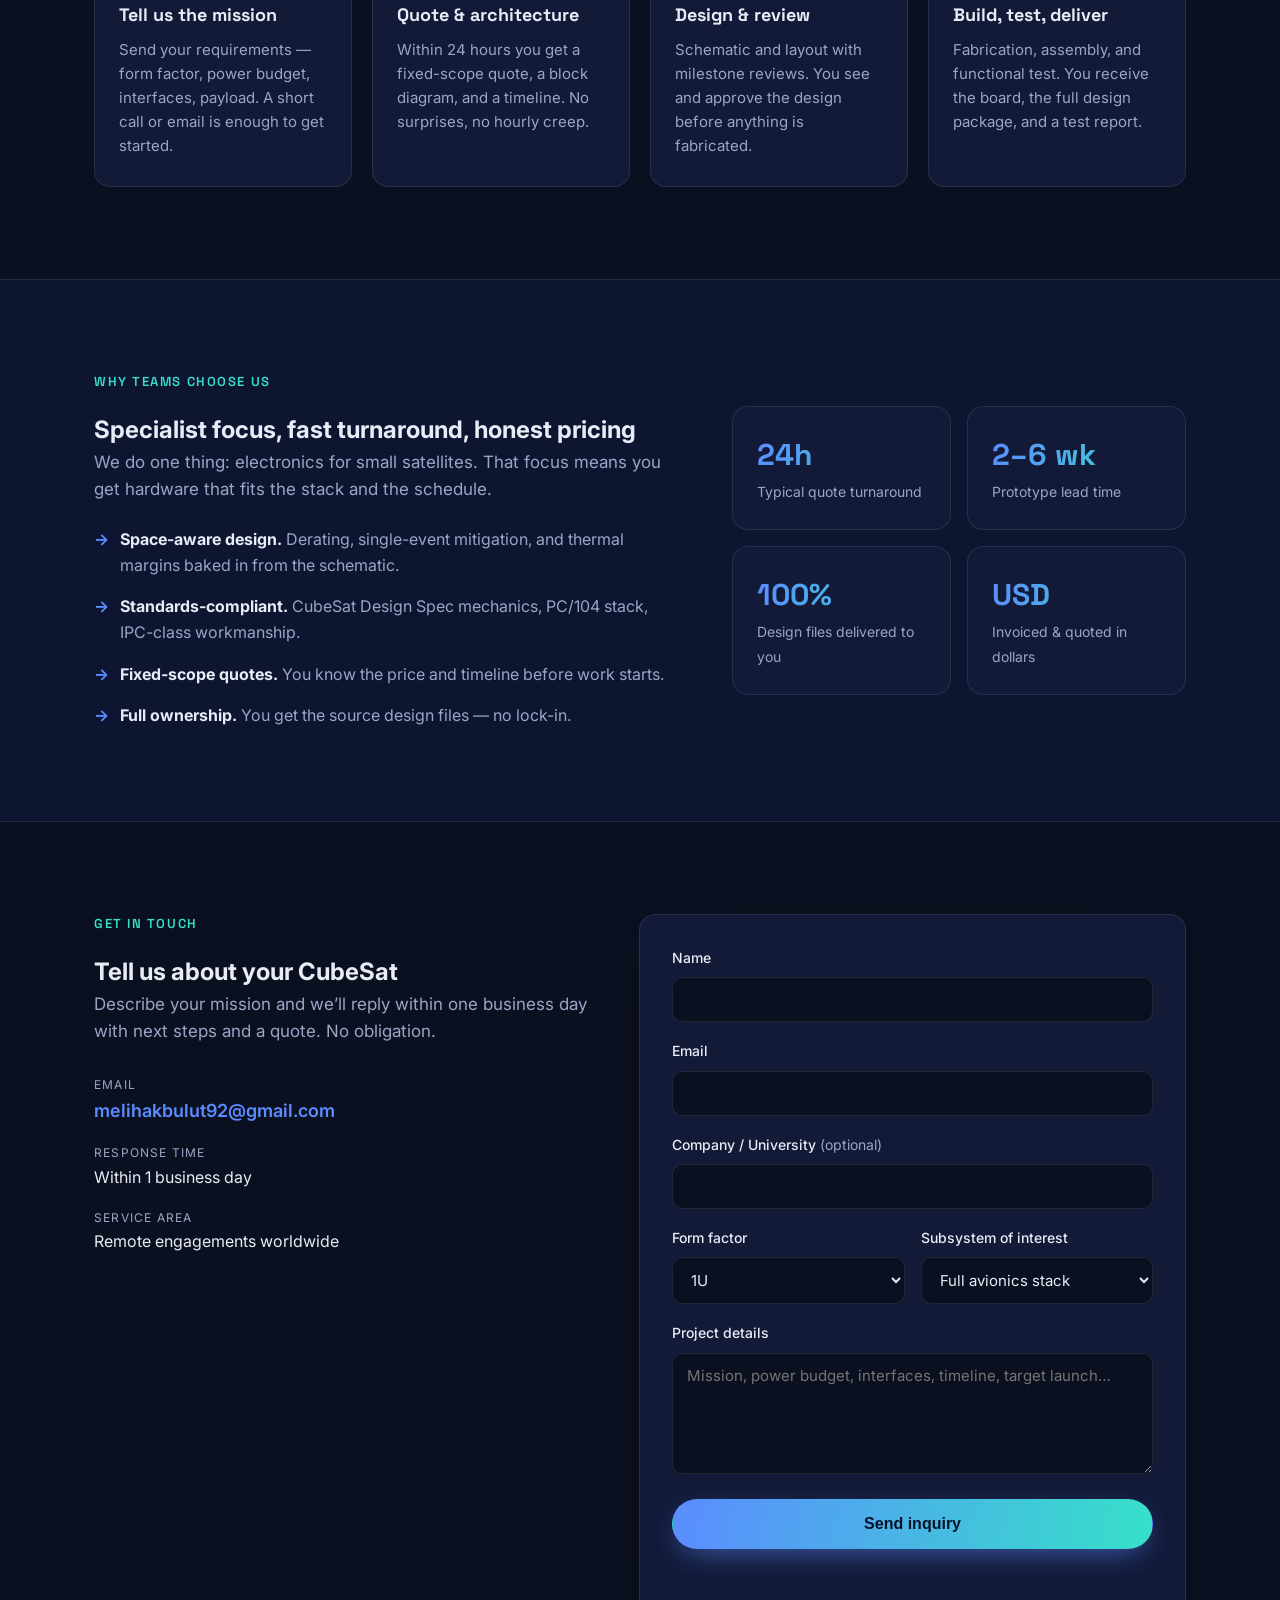
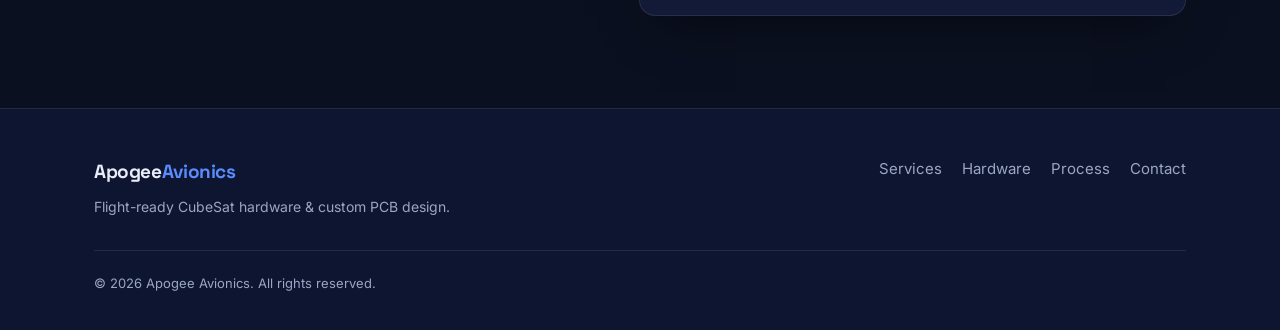
==== commit 60da0dab: "Set contact email to melihakbulut92@gmail.com" ====
--- a/index.html
+++ b/index.html
@@ -279,7 +279,7 @@
         <ul class="contact__direct">
           <li>
             <span class="contact__label">Email</span>
-            <a id="emailLink" href="mailto:hello@example.com?subject=CubeSat%20project%20inquiry">hello@example.com</a>
+            <a id="emailLink" href="mailto:melihakbulut92@gmail.com?subject=CubeSat%20project%20inquiry">melihakbulut92@gmail.com</a>
           </li>
           <li>
             <span class="contact__label">Response time</span>
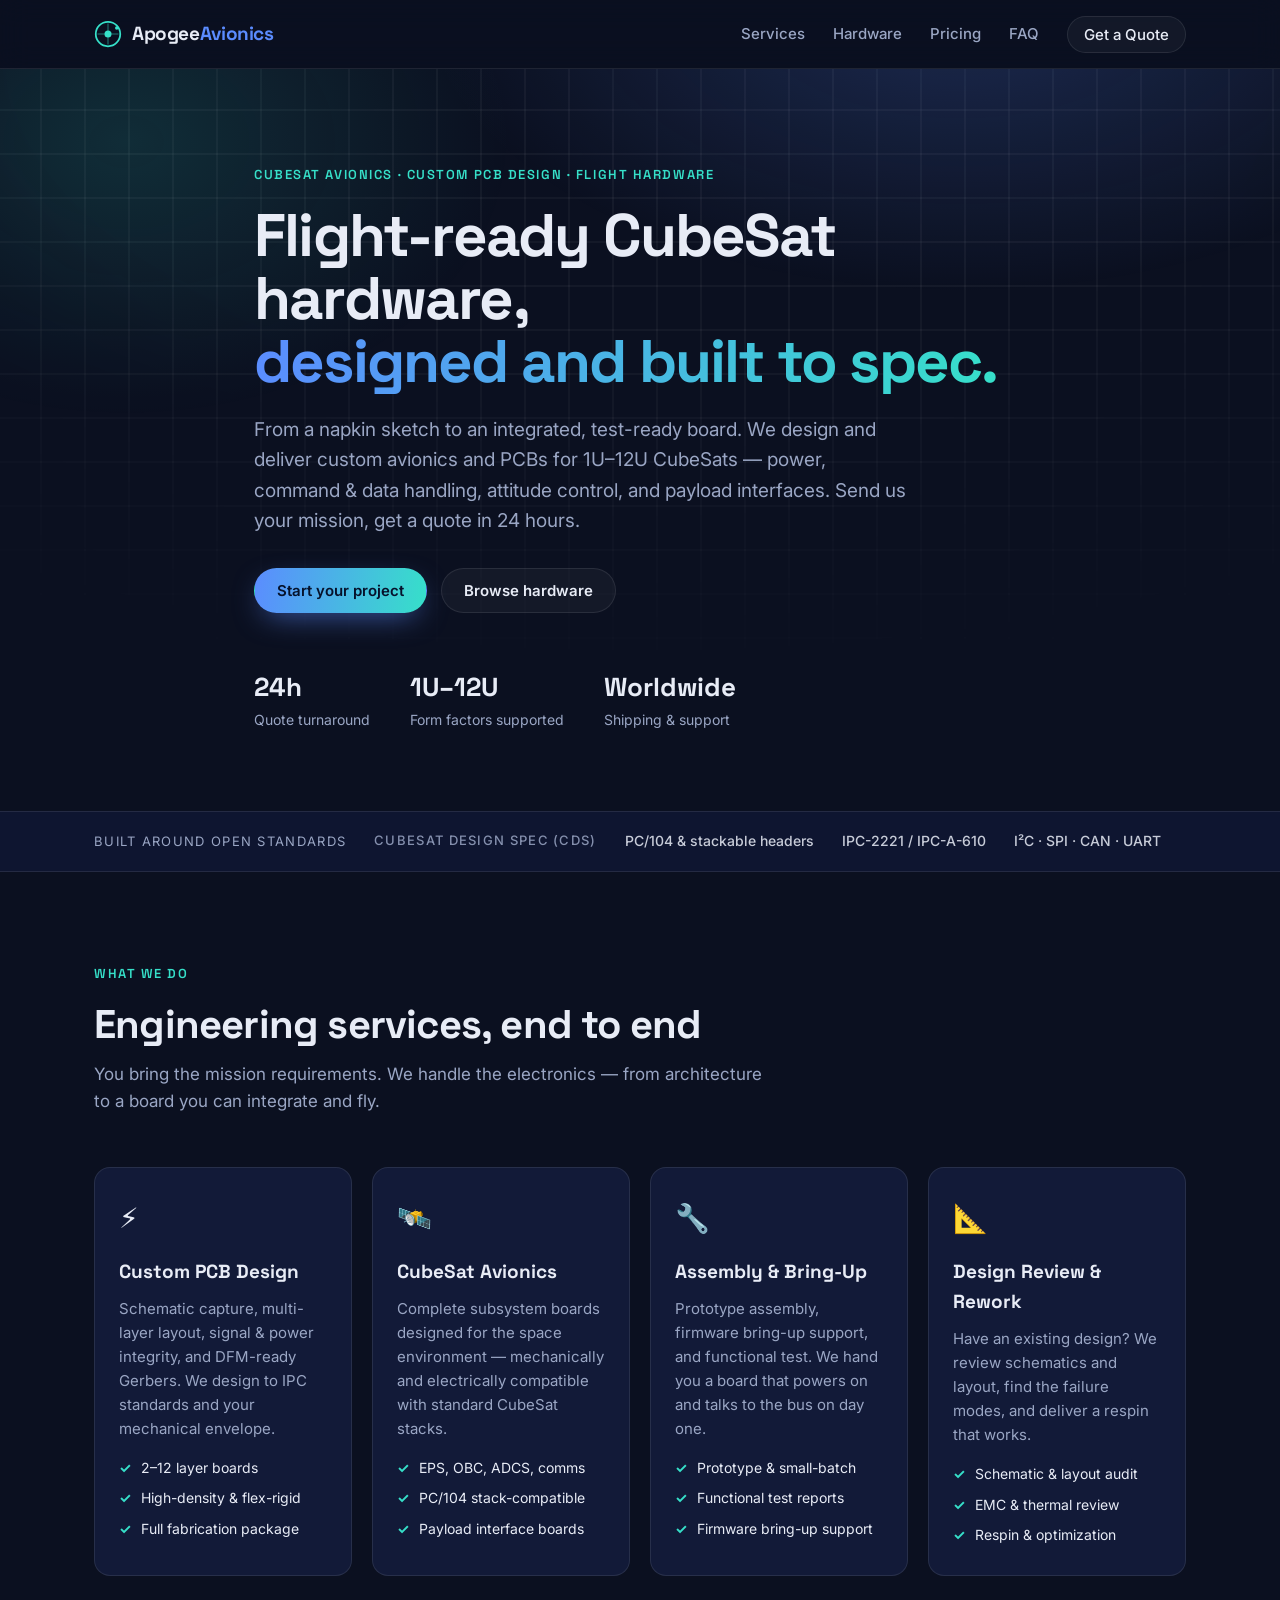
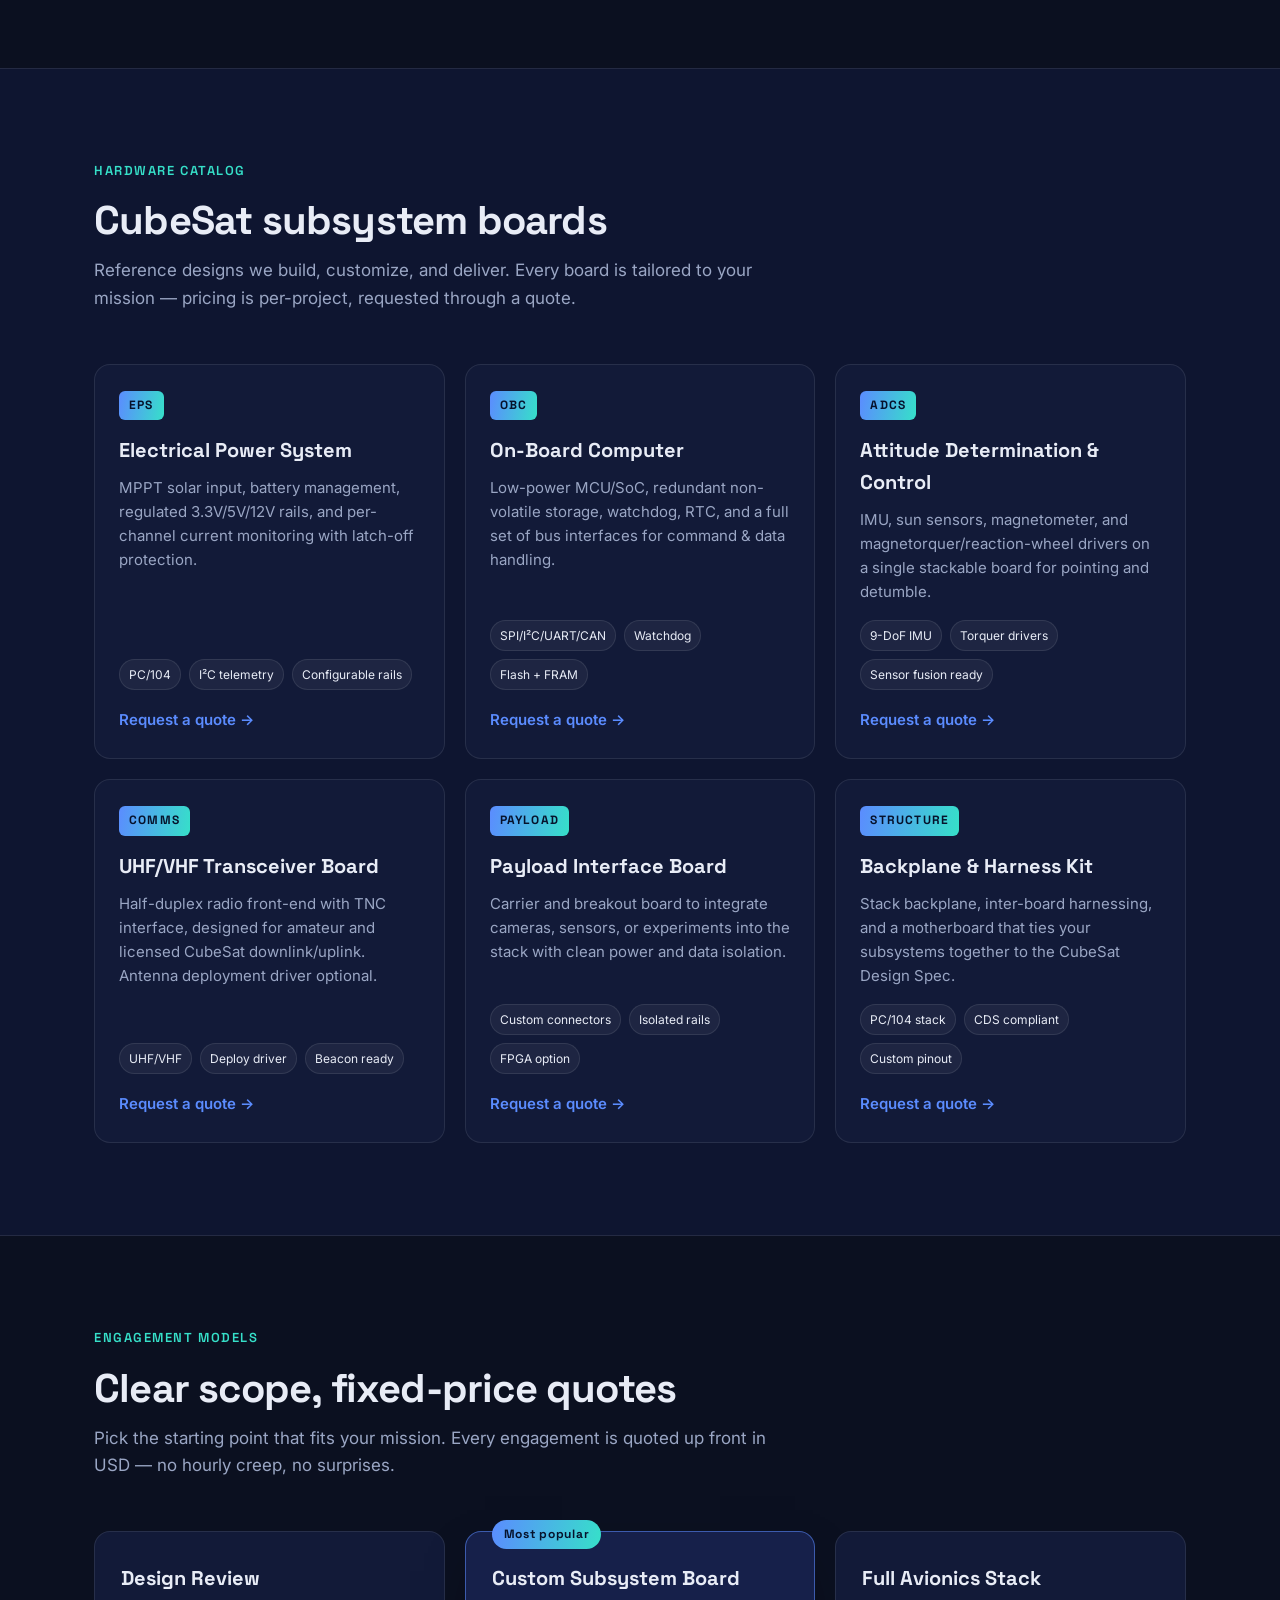
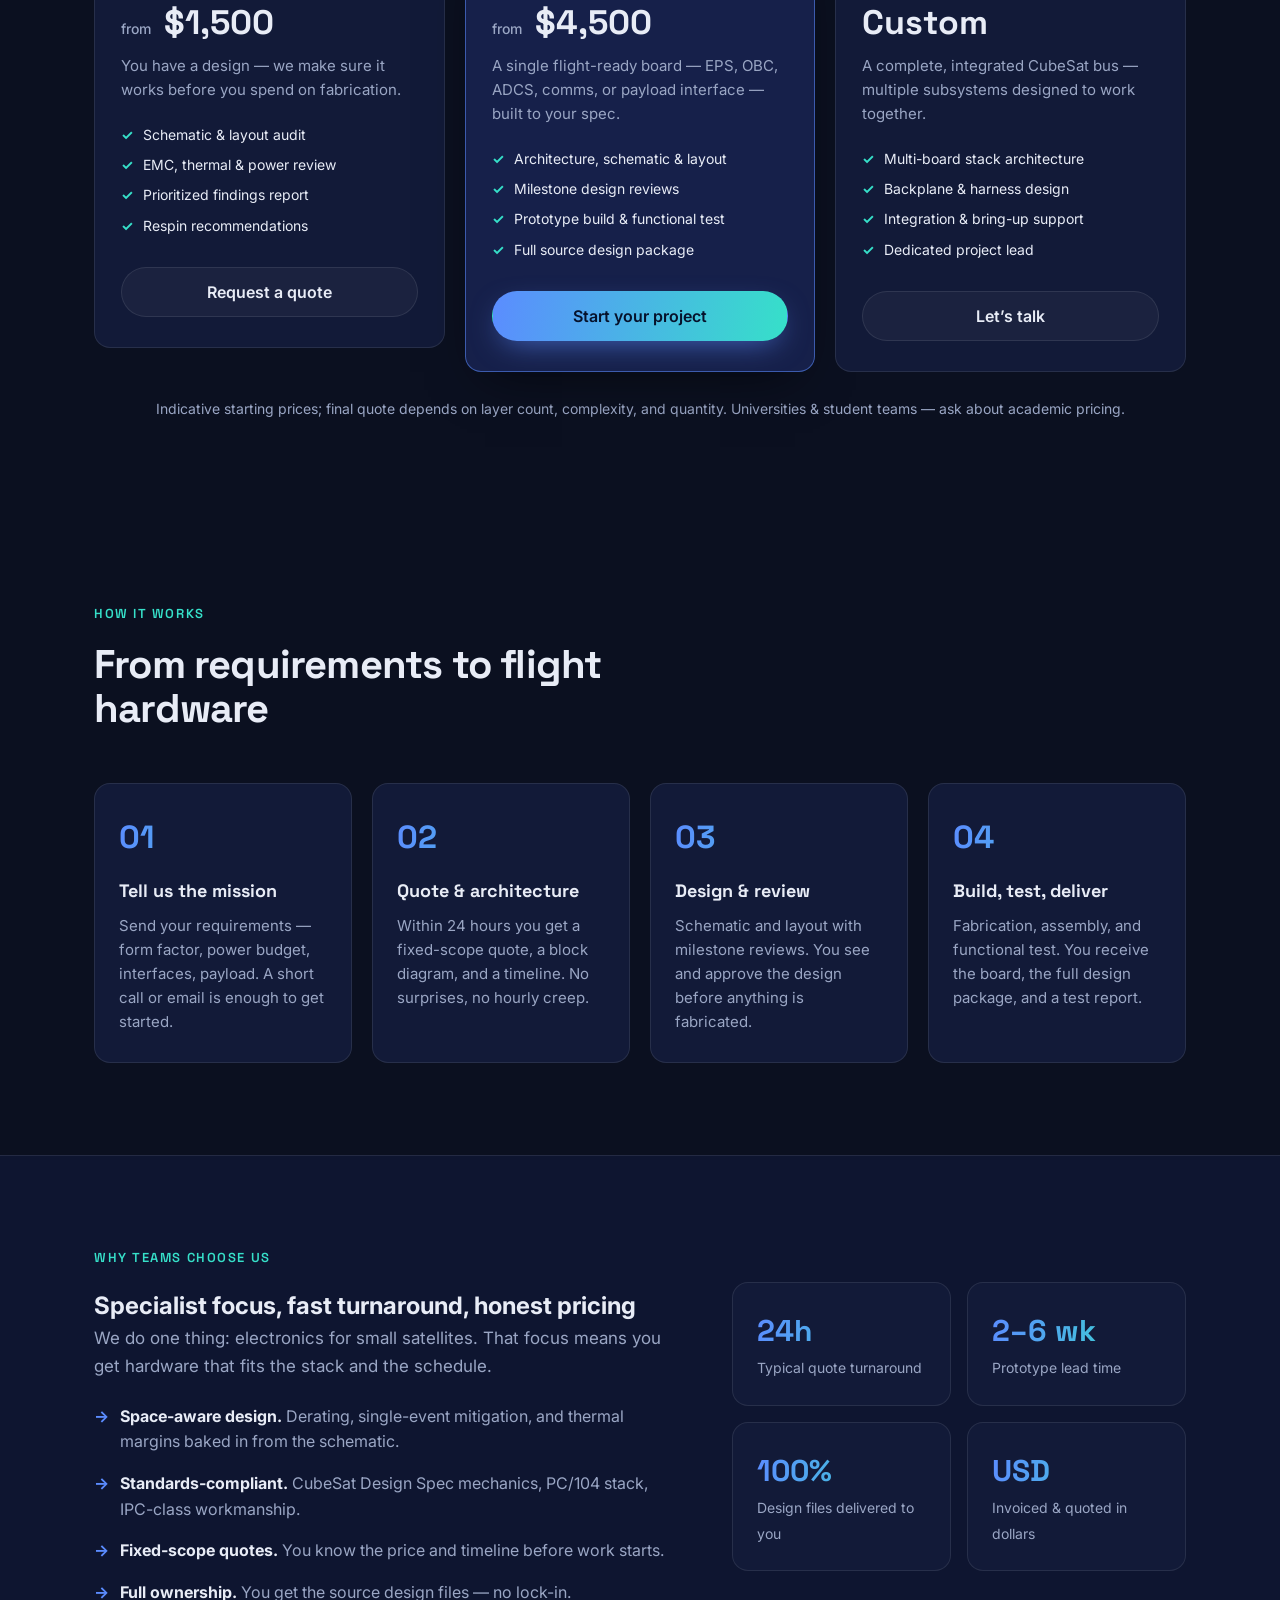
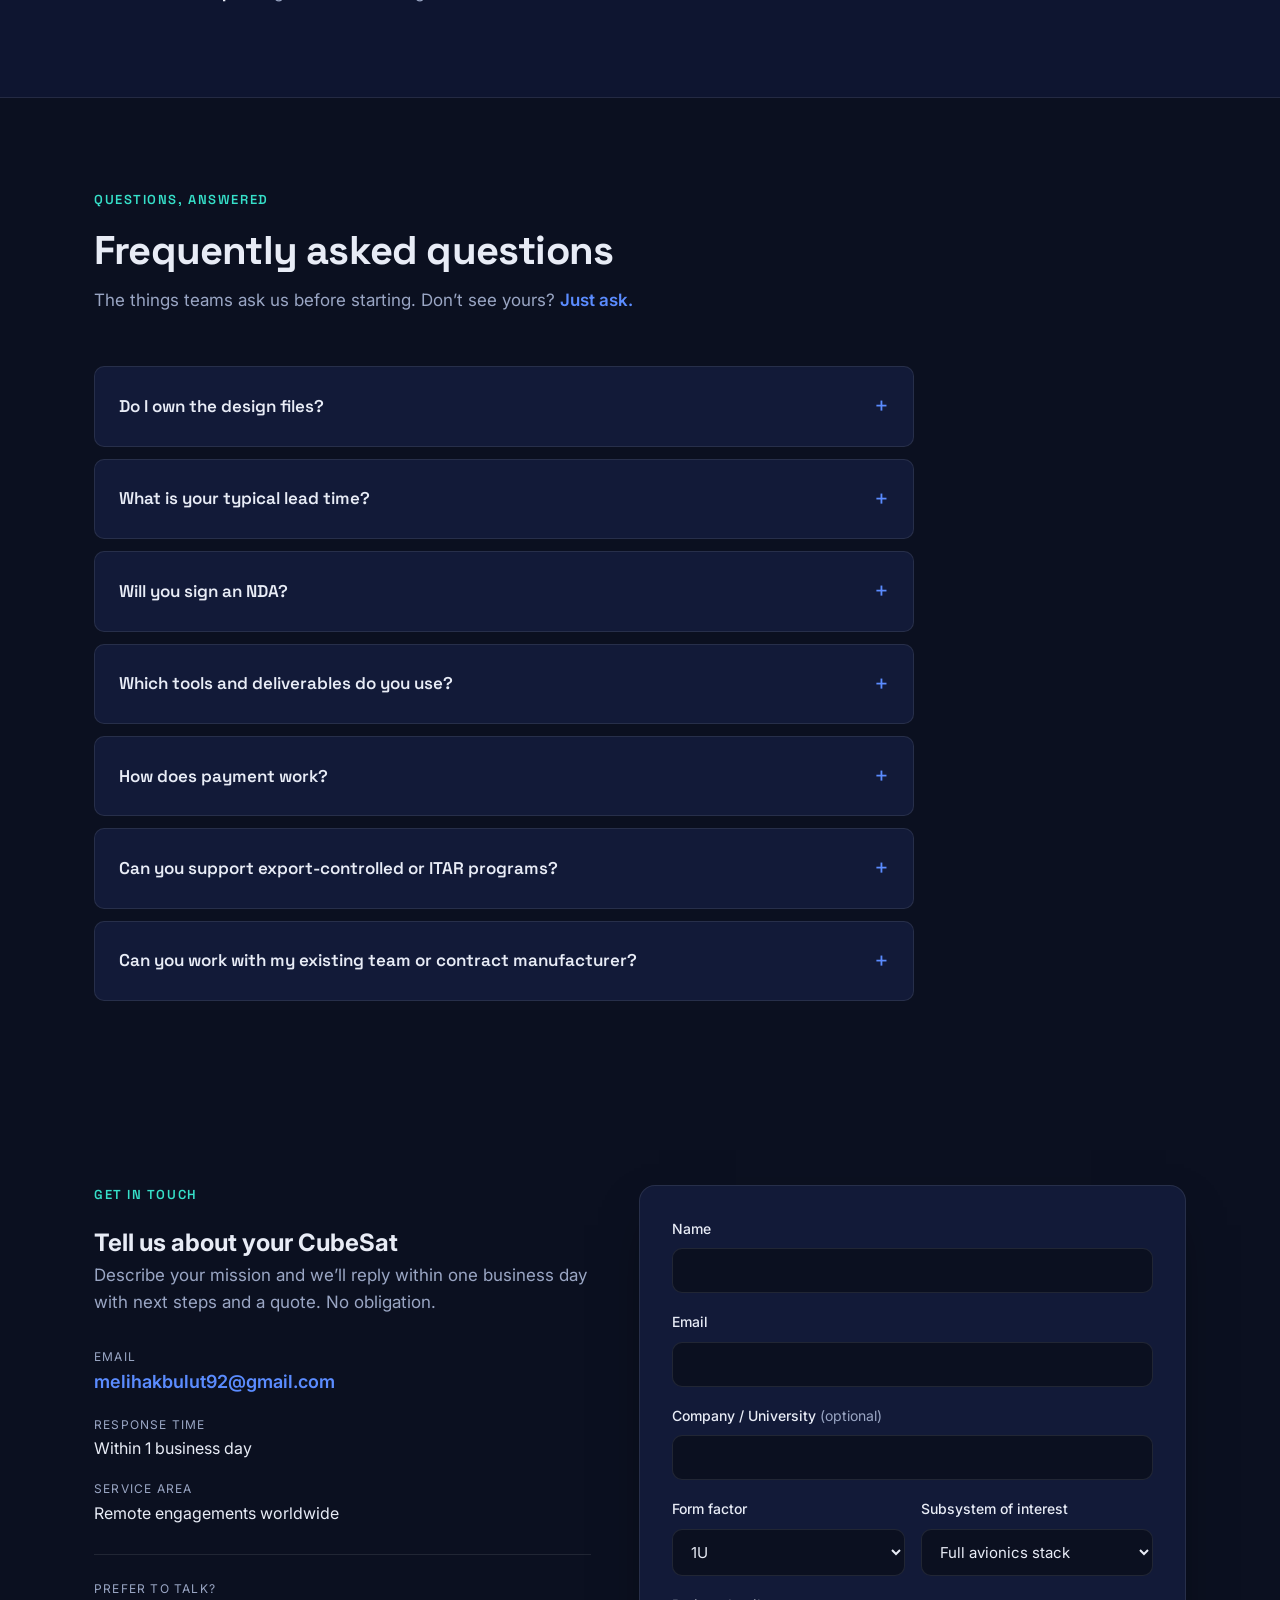
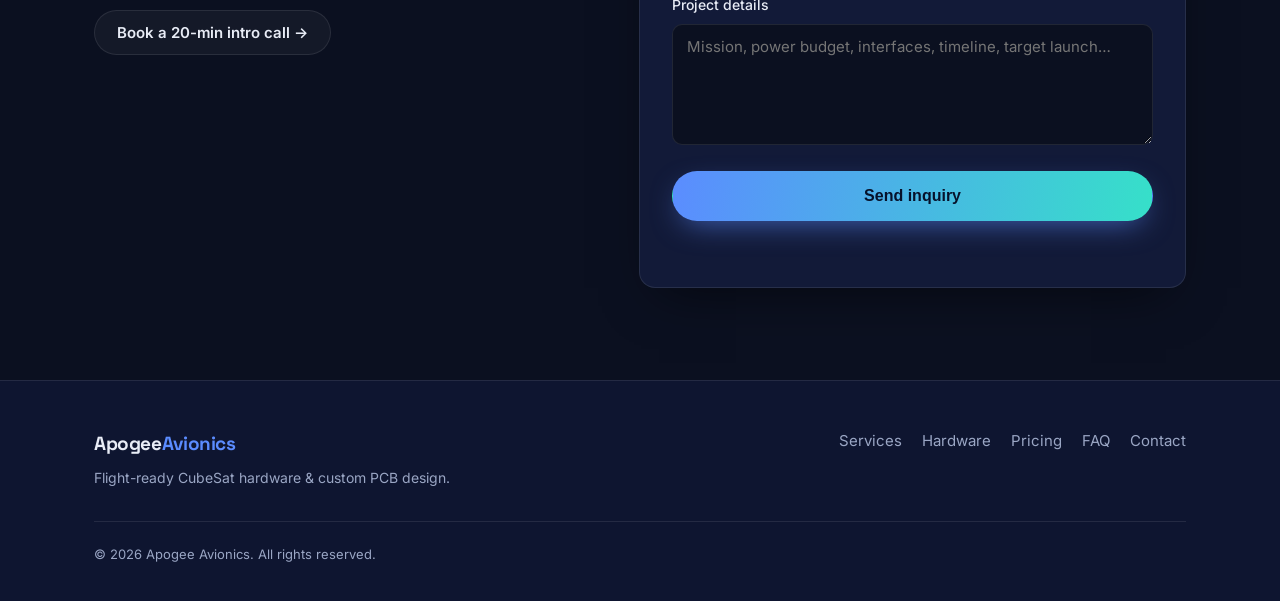
==== commit c4f40762: "Add SEO (JSON-LD, sitemap, robots), pricing tiers, FAQ, booking CTA Co-Authored-By: Claude Opus 4.8 " ====
--- a/index.html
+++ b/index.html
@@ -5,18 +5,71 @@
   <meta name="viewport" content="width=device-width, initial-scale=1.0" />
   <title>Apogee Avionics — Flight-Ready CubeSat Hardware & PCB Design</title>
   <meta name="description" content="Custom CubeSat avionics, flight-ready PCB design, and subsystem hardware. From schematic to integrated board — EPS, OBC, ADCS, payload interfaces. Fast quotes, worldwide shipping." />
+  <meta name="keywords" content="CubeSat PCB design, CubeSat avionics, custom satellite PCB, CubeSat EPS, CubeSat OBC, ADCS board, PC/104 CubeSat, smallsat electronics, nanosatellite hardware" />
   <meta name="theme-color" content="#0b1020" />
+  <meta name="robots" content="index, follow" />
+  <link rel="canonical" href="https://apogeeavionics.com/" />
 
   <!-- Open Graph / social preview -->
   <meta property="og:title" content="Apogee Avionics — CubeSat Hardware & PCB Design" />
   <meta property="og:description" content="Flight-ready CubeSat avionics and custom PCB design. Get a quote in 24 hours." />
   <meta property="og:type" content="website" />
+  <meta property="og:url" content="https://apogeeavionics.com/" />
+  <meta property="og:site_name" content="Apogee Avionics" />
+  <meta name="twitter:card" content="summary_large_image" />
+  <meta name="twitter:title" content="Apogee Avionics — CubeSat Hardware & PCB Design" />
+  <meta name="twitter:description" content="Flight-ready CubeSat avionics and custom PCB design. Get a quote in 24 hours." />
 
   <link rel="icon" href="assets/favicon.svg" type="image/svg+xml" />
   <link rel="preconnect" href="https://fonts.googleapis.com" />
   <link rel="preconnect" href="https://fonts.gstatic.com" crossorigin />
   <link href="https://fonts.googleapis.com/css2?family=Inter:wght@400;500;600;700;800&family=Space+Grotesk:wght@500;600;700&display=swap" rel="stylesheet" />
   <link rel="stylesheet" href="styles.css" />
+
+  <!-- Structured data for search engines (rich results) -->
+  <script type="application/ld+json">
+  {
+    "@context": "https://schema.org",
+    "@graph": [
+      {
+        "@type": "Organization",
+        "@id": "https://apogeeavionics.com/#org",
+        "name": "Apogee Avionics",
+        "url": "https://apogeeavionics.com/",
+        "email": "melihakbulut92@gmail.com",
+        "description": "Custom CubeSat avionics and PCB design — EPS, OBC, ADCS, comms, and payload interface boards for 1U–12U CubeSats.",
+        "areaServed": "Worldwide",
+        "knowsAbout": ["CubeSat avionics", "PCB design", "Electrical Power Systems", "On-Board Computers", "Attitude Determination and Control", "PC/104", "IPC standards"]
+      },
+      {
+        "@type": "WebSite",
+        "@id": "https://apogeeavionics.com/#site",
+        "url": "https://apogeeavionics.com/",
+        "name": "Apogee Avionics",
+        "publisher": { "@id": "https://apogeeavionics.com/#org" }
+      },
+      {
+        "@type": "Service",
+        "name": "CubeSat Hardware & Custom PCB Design",
+        "provider": { "@id": "https://apogeeavionics.com/#org" },
+        "serviceType": "CubeSat avionics design and custom PCB engineering",
+        "areaServed": "Worldwide",
+        "description": "Schematic capture, multi-layer PCB layout, CubeSat subsystem boards, prototype assembly, functional test, and design review for 1U–12U CubeSats."
+      },
+      {
+        "@type": "FAQPage",
+        "mainEntity": [
+          { "@type": "Question", "name": "Do I own the design files?", "acceptedAnswer": { "@type": "Answer", "text": "Yes. You receive the full source design package — schematics, layout, Gerbers, BOM, and assembly drawings. No vendor lock-in." } },
+          { "@type": "Question", "name": "What is your typical lead time?", "acceptedAnswer": { "@type": "Answer", "text": "You get a fixed-scope quote within one business day. Prototype boards typically take 2–6 weeks depending on complexity and fabrication." } },
+          { "@type": "Question", "name": "Will you sign an NDA?", "acceptedAnswer": { "@type": "Answer", "text": "Yes. We routinely work under NDA and treat your mission details and IP as confidential." } },
+          { "@type": "Question", "name": "Which EDA tools and deliverables do you use?", "acceptedAnswer": { "@type": "Answer", "text": "We design in industry-standard tools and deliver a complete fabrication package: schematics, PCB layout source, Gerbers, drill files, BOM, pick-and-place, and a functional test report." } },
+          { "@type": "Question", "name": "How does payment work?", "acceptedAnswer": { "@type": "Answer", "text": "Projects are quoted and invoiced in USD with milestone-based payments — typically a deposit to start and the balance on delivery." } },
+          { "@type": "Question", "name": "Can you support export-controlled or ITAR programs?", "acceptedAnswer": { "@type": "Answer", "text": "We focus on commercial, educational, and research hardware. If your program involves export-controlled or ITAR-regulated items, tell us up front so we can scope it correctly or refer you appropriately." } }
+        ]
+      }
+    ]
+  }
+  </script>
 </head>
 <body>
   <!-- ===== NAV ===== -->
@@ -34,8 +87,8 @@
       <nav class="nav__links" aria-label="Primary">
         <a href="#services">Services</a>
         <a href="#products">Hardware</a>
-        <a href="#process">Process</a>
-        <a href="#why">Why Us</a>
+        <a href="#pricing">Pricing</a>
+        <a href="#faq">FAQ</a>
         <a class="btn btn--ghost btn--sm" href="#contact">Get a Quote</a>
       </nav>
       <button class="nav__toggle" aria-label="Toggle menu" aria-expanded="false">
@@ -211,6 +264,60 @@
           <a class="product__cta" href="#contact">Request a quote &rarr;</a>
         </article>
       </div>
+    </div>
+  </section>
+
+  <!-- ===== PRICING / ENGAGEMENT ===== -->
+  <section class="section" id="pricing">
+    <div class="container">
+      <div class="section__head">
+        <p class="eyebrow">Engagement models</p>
+        <h2>Clear scope, fixed-price quotes</h2>
+        <p class="section__sub">Pick the starting point that fits your mission. Every engagement is quoted up front in USD &mdash; no hourly creep, no surprises.</p>
+      </div>
+
+      <div class="pricing">
+        <article class="tier">
+          <h3 class="tier__name">Design Review</h3>
+          <p class="tier__price"><span>from</span> $1,500</p>
+          <p class="tier__desc">You have a design &mdash; we make sure it works before you spend on fabrication.</p>
+          <ul class="ticks">
+            <li>Schematic &amp; layout audit</li>
+            <li>EMC, thermal &amp; power review</li>
+            <li>Prioritized findings report</li>
+            <li>Respin recommendations</li>
+          </ul>
+          <a class="btn btn--ghost btn--block" href="#contact">Request a quote</a>
+        </article>
+
+        <article class="tier tier--featured">
+          <div class="tier__badge">Most popular</div>
+          <h3 class="tier__name">Custom Subsystem Board</h3>
+          <p class="tier__price"><span>from</span> $4,500</p>
+          <p class="tier__desc">A single flight-ready board &mdash; EPS, OBC, ADCS, comms, or payload interface &mdash; built to your spec.</p>
+          <ul class="ticks">
+            <li>Architecture, schematic &amp; layout</li>
+            <li>Milestone design reviews</li>
+            <li>Prototype build &amp; functional test</li>
+            <li>Full source design package</li>
+          </ul>
+          <a class="btn btn--primary btn--block" href="#contact">Start your project</a>
+        </article>
+
+        <article class="tier">
+          <h3 class="tier__name">Full Avionics Stack</h3>
+          <p class="tier__price">Custom</p>
+          <p class="tier__desc">A complete, integrated CubeSat bus &mdash; multiple subsystems designed to work together.</p>
+          <ul class="ticks">
+            <li>Multi-board stack architecture</li>
+            <li>Backplane &amp; harness design</li>
+            <li>Integration &amp; bring-up support</li>
+            <li>Dedicated project lead</li>
+          </ul>
+          <a class="btn btn--ghost btn--block" href="#contact">Let&rsquo;s talk</a>
+        </article>
+      </div>
+      <p class="pricing__note">Indicative starting prices; final quote depends on layer count, complexity, and quantity. Universities &amp; student teams &mdash; ask about academic pricing.</p>
     </div>
   </section>
 
@@ -269,6 +376,48 @@
     </div>
   </section>
 
+  <!-- ===== FAQ ===== -->
+  <section class="section" id="faq">
+    <div class="container">
+      <div class="section__head">
+        <p class="eyebrow">Questions, answered</p>
+        <h2>Frequently asked questions</h2>
+        <p class="section__sub">The things teams ask us before starting. Don&rsquo;t see yours? <a class="inline-link" href="#contact">Just ask.</a></p>
+      </div>
+
+      <div class="faq">
+        <details class="faq__item">
+          <summary>Do I own the design files?</summary>
+          <p>Yes. You receive the full source design package &mdash; schematics, PCB layout source, Gerbers, drill files, BOM, and assembly drawings. No vendor lock-in, ever.</p>
+        </details>
+        <details class="faq__item">
+          <summary>What is your typical lead time?</summary>
+          <p>You get a fixed-scope quote within one business day. Prototype boards typically take 2&ndash;6 weeks depending on complexity, layer count, and fabrication queue.</p>
+        </details>
+        <details class="faq__item">
+          <summary>Will you sign an NDA?</summary>
+          <p>Yes. We routinely work under NDA and treat your mission details and IP as strictly confidential. Send yours, or use ours.</p>
+        </details>
+        <details class="faq__item">
+          <summary>Which tools and deliverables do you use?</summary>
+          <p>We design in industry-standard EDA tools and deliver a complete, fab-ready package: schematics, layout source, Gerbers, drill files, BOM, pick-and-place files, and a functional test report.</p>
+        </details>
+        <details class="faq__item">
+          <summary>How does payment work?</summary>
+          <p>Projects are quoted and invoiced in USD with milestone-based payments &mdash; typically a deposit to begin and the balance on delivery. No hidden hourly billing.</p>
+        </details>
+        <details class="faq__item">
+          <summary>Can you support export-controlled or ITAR programs?</summary>
+          <p>We focus on commercial, educational, and research hardware. If your program involves export-controlled or ITAR-regulated items, tell us up front so we can scope it correctly or point you to the right partner.</p>
+        </details>
+        <details class="faq__item">
+          <summary>Can you work with my existing team or contract manufacturer?</summary>
+          <p>Absolutely. We hand off clean, documented design files and can coordinate directly with your CM, or manage fabrication and assembly for you &mdash; your choice.</p>
+        </details>
+      </div>
+    </div>
+  </section>
+
   <!-- ===== CONTACT ===== -->
   <section class="section" id="contact">
     <div class="container contact">
@@ -290,9 +439,13 @@
             <span>Remote engagements worldwide</span>
           </li>
         </ul>
-      </div>
-
-      <form class="contact__form" id="quoteForm" action="https://formspree.io/f/YOUR_FORM_ID" method="POST">
+        <div class="contact__book" id="bookBlock" hidden>
+          <span class="contact__label">Prefer to talk?</span>
+          <a class="btn btn--ghost" id="bookLink" href="#" target="_blank" rel="noopener">Book a 20-min intro call &rarr;</a>
+        </div>
+      </div>
+
+      <form class="contact__form" id="quoteForm" action="https://formspree.io/f/xbdebwrj" method="POST">
         <div class="field">
           <label for="name">Name</label>
           <input id="name" name="name" type="text" autocomplete="name" required />
@@ -347,7 +500,8 @@
       <nav class="footer__links" aria-label="Footer">
         <a href="#services">Services</a>
         <a href="#products">Hardware</a>
-        <a href="#process">Process</a>
+        <a href="#pricing">Pricing</a>
+        <a href="#faq">FAQ</a>
         <a href="#contact">Contact</a>
       </nav>
       <p class="footer__legal">&copy; <span id="year"></span> Apogee Avionics. All rights reserved.</p>
--- a/styles.css
+++ b/styles.css
@@ -141,6 +141,43 @@
 .product__cta { color: var(--accent); font-weight: 600; font-size: 15px; transition: gap .2s ease; }
 .product__cta:hover { color: var(--accent-2); }
 
+/* ===== Pricing ===== */
+.pricing { display: grid; grid-template-columns: repeat(3, 1fr); gap: 20px; align-items: start; }
+.tier {
+  position: relative; background: var(--panel); border: 1px solid var(--line);
+  border-radius: var(--radius); padding: 30px 26px; display: flex; flex-direction: column; gap: 6px;
+}
+.tier--featured { border-color: rgba(91,140,255,.55); background: var(--panel-2); box-shadow: var(--shadow); }
+.tier__badge {
+  position: absolute; top: -12px; left: 26px; font-family: var(--display); font-size: 12px; font-weight: 700;
+  letter-spacing: .06em; color: #06122b; background: var(--accent-grad); padding: 5px 12px; border-radius: 999px;
+}
+.tier__name { font-family: var(--display); font-size: 20px; }
+.tier__price { font-family: var(--display); font-size: 34px; font-weight: 700; line-height: 1.1; margin: 4px 0 6px; }
+.tier__price span { font-family: var(--font); font-size: 14px; font-weight: 500; color: var(--muted); margin-right: 4px; }
+.tier__desc { color: var(--muted); font-size: 15px; margin-bottom: 16px; }
+.tier .ticks { margin-bottom: 24px; }
+.tier .btn { margin-top: auto; }
+.pricing__note { text-align: center; color: var(--muted); font-size: 14px; margin-top: 26px; }
+
+/* ===== FAQ ===== */
+.faq { max-width: 820px; display: flex; flex-direction: column; gap: 12px; }
+.faq__item { background: var(--panel); border: 1px solid var(--line); border-radius: var(--radius-sm); overflow: hidden; }
+.faq__item summary {
+  list-style: none; cursor: pointer; padding: 20px 24px; font-family: var(--display); font-size: 17px;
+  font-weight: 600; display: flex; justify-content: space-between; align-items: center; gap: 16px; transition: color .15s;
+}
+.faq__item summary::-webkit-details-marker { display: none; }
+.faq__item summary::after { content: "+"; color: var(--accent); font-size: 24px; font-weight: 400; transition: transform .2s ease; }
+.faq__item[open] summary::after { transform: rotate(45deg); }
+.faq__item summary:hover { color: var(--accent); }
+.faq__item p { padding: 0 24px 22px; color: var(--muted); font-size: 15px; }
+.inline-link { color: var(--accent); font-weight: 600; }
+.inline-link:hover { color: var(--accent-2); }
+
+/* ===== Contact booking ===== */
+.contact__book { margin-top: 28px; padding-top: 24px; border-top: 1px solid var(--line); display: flex; flex-direction: column; gap: 12px; align-items: flex-start; }
+
 /* ===== Steps ===== */
 .steps { list-style: none; display: grid; grid-template-columns: repeat(4, 1fr); gap: 20px; counter-reset: step; }
 .step { background: var(--panel); border: 1px solid var(--line); border-radius: var(--radius); padding: 28px 24px; }
@@ -196,6 +233,7 @@
   .cards { grid-template-columns: repeat(2, 1fr); }
   .products { grid-template-columns: repeat(2, 1fr); }
   .steps { grid-template-columns: repeat(2, 1fr); }
+  .pricing { grid-template-columns: 1fr; max-width: 460px; margin: 0 auto; }
   .why { grid-template-columns: 1fr; gap: 32px; }
   .contact { grid-template-columns: 1fr; gap: 32px; }
 }
@@ -205,7 +243,7 @@
   .nav__links a { padding: 14px 24px; }
   .nav__links .btn { margin: 8px 24px; }
   .nav__toggle { display: flex; }
-  .cards, .products, .steps { grid-template-columns: 1fr; }
+  .cards, .products, .steps, .pricing { grid-template-columns: 1fr; }
   .why__panel { grid-template-columns: 1fr 1fr; }
   .field--row { grid-template-columns: 1fr; }
   .footer__inner { grid-template-columns: 1fr; }
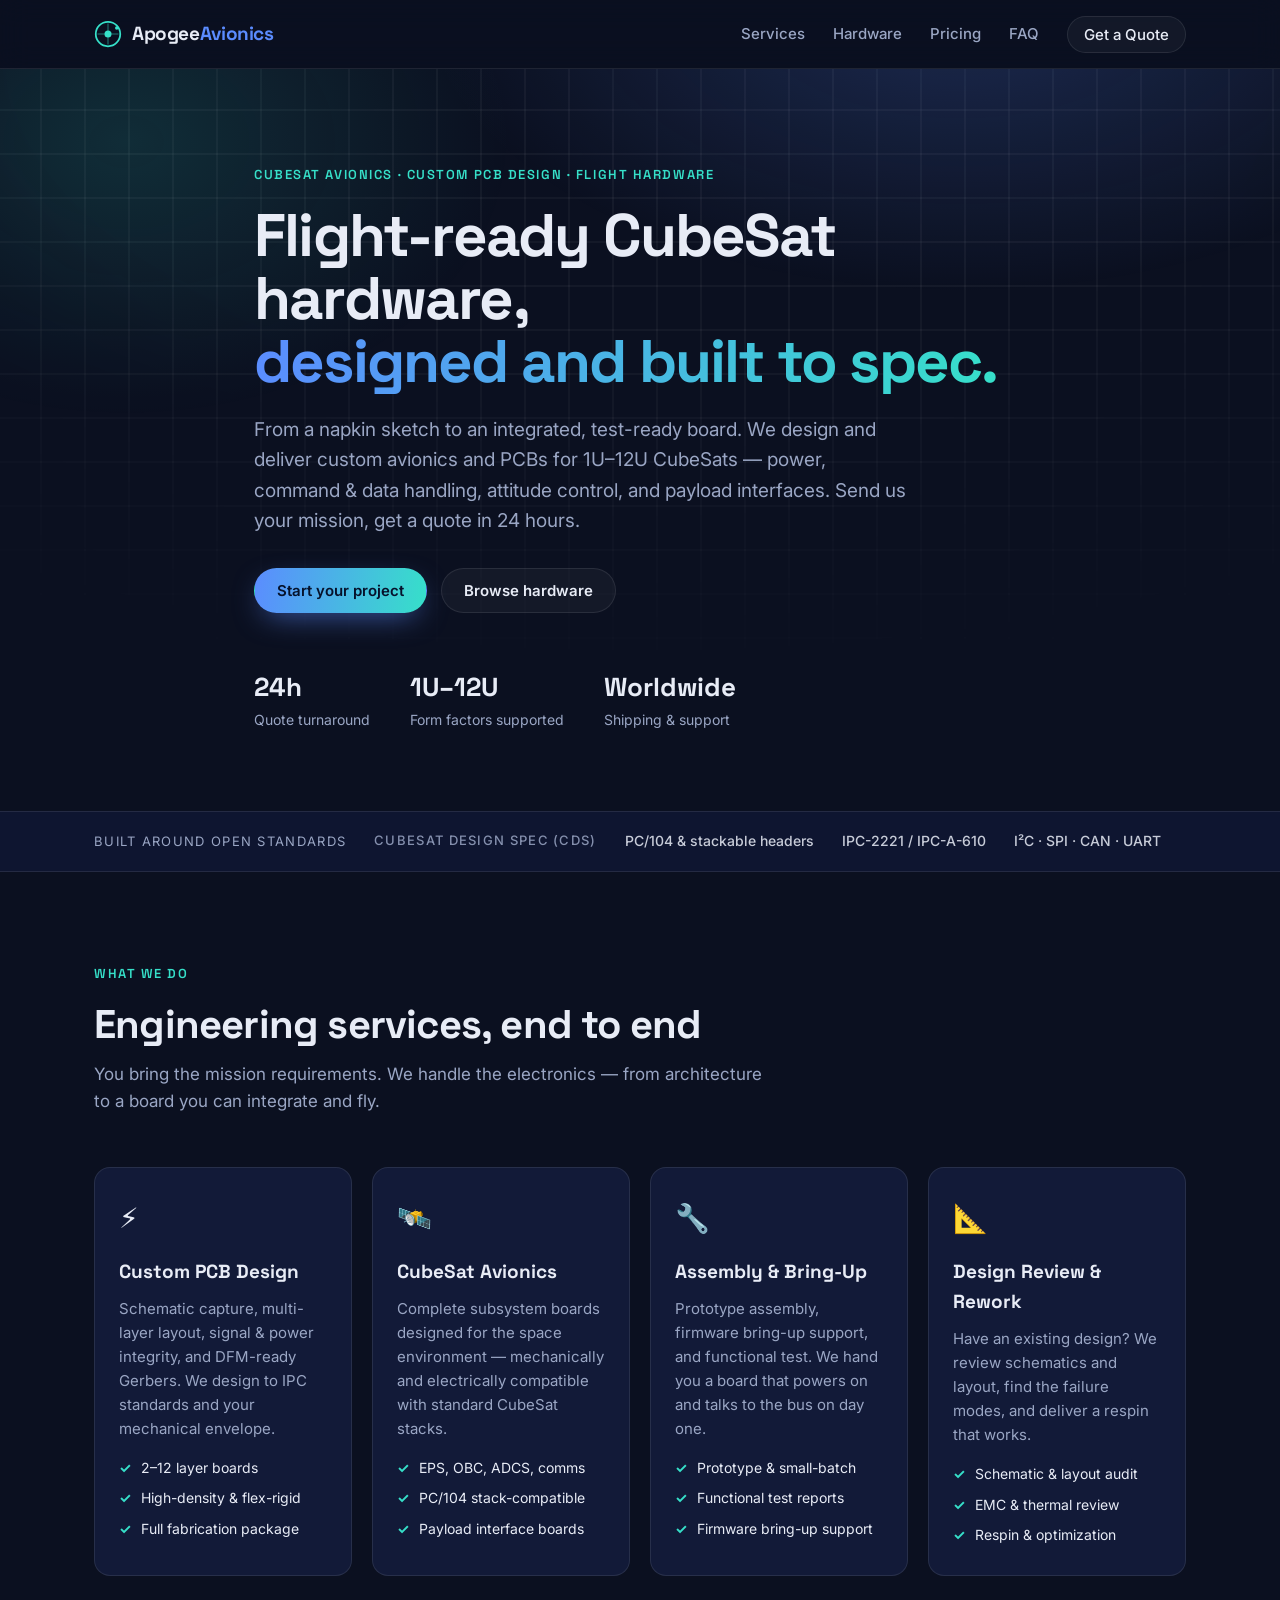
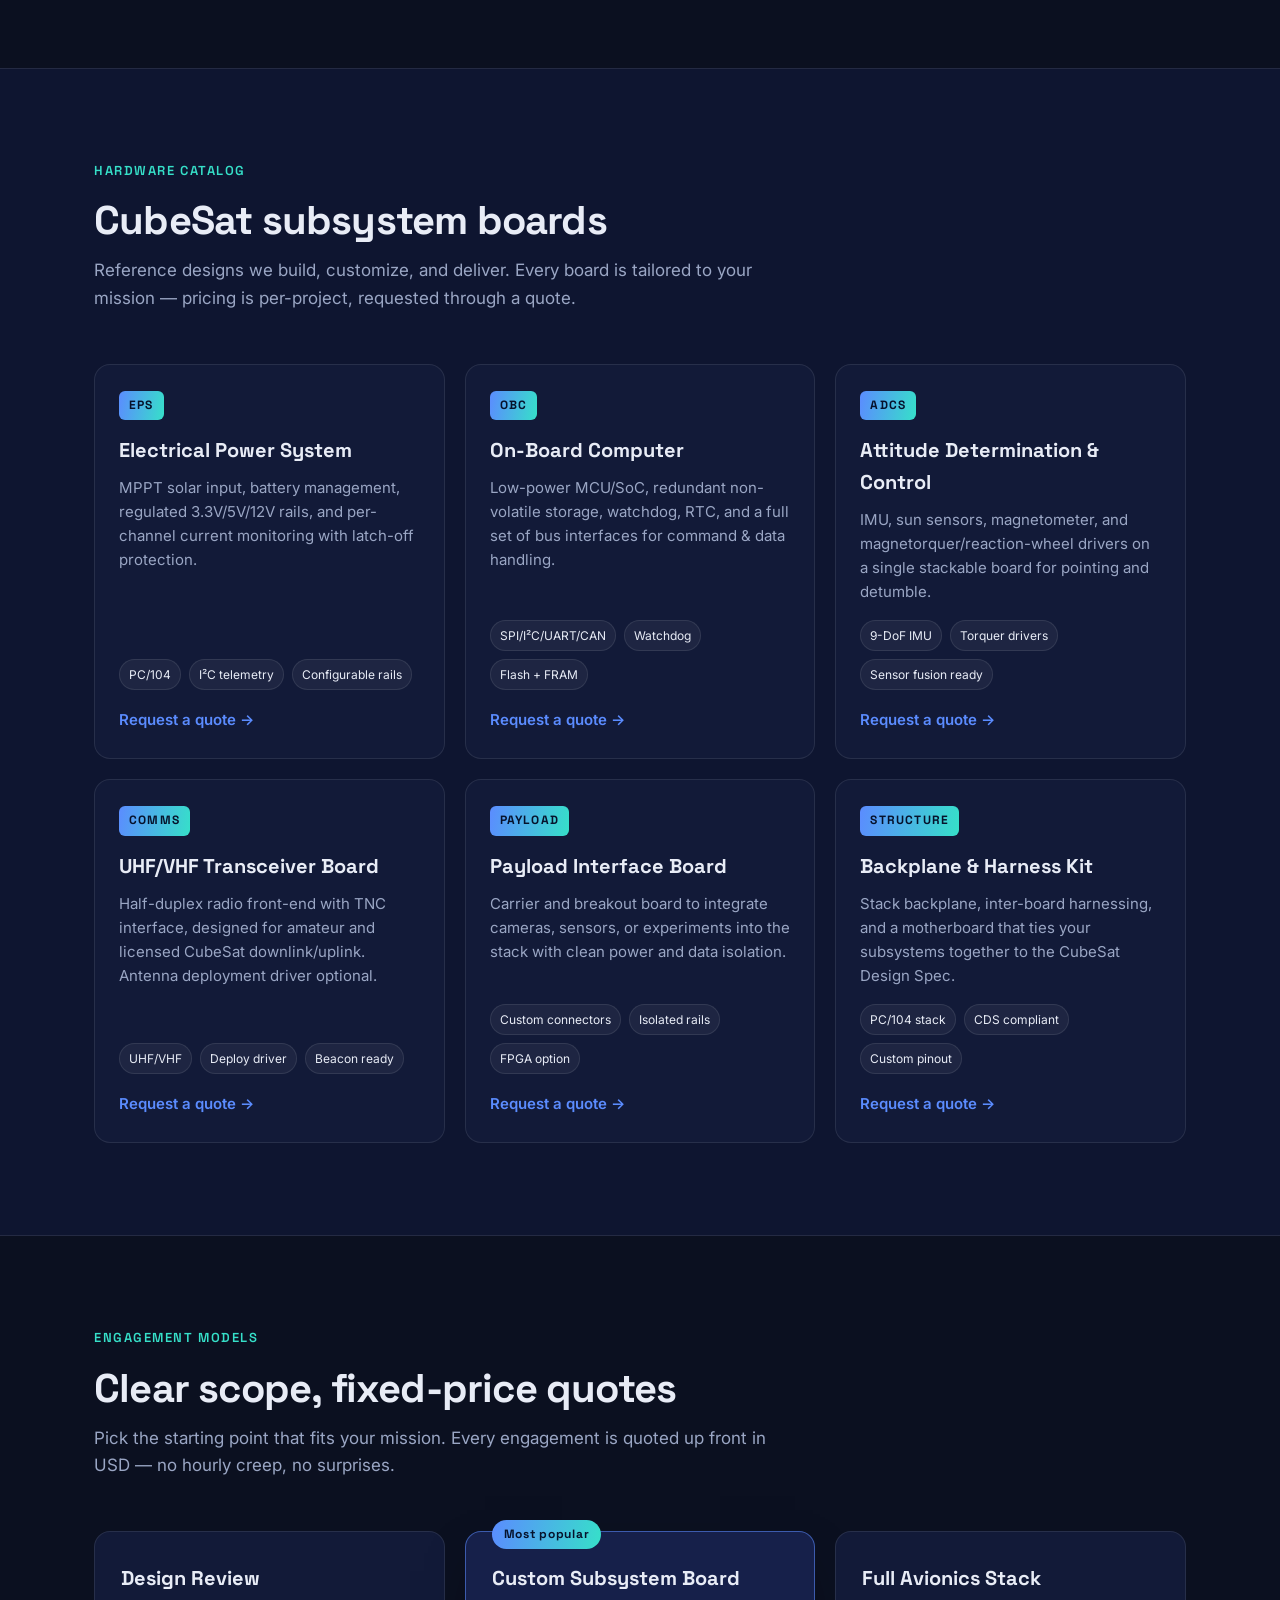
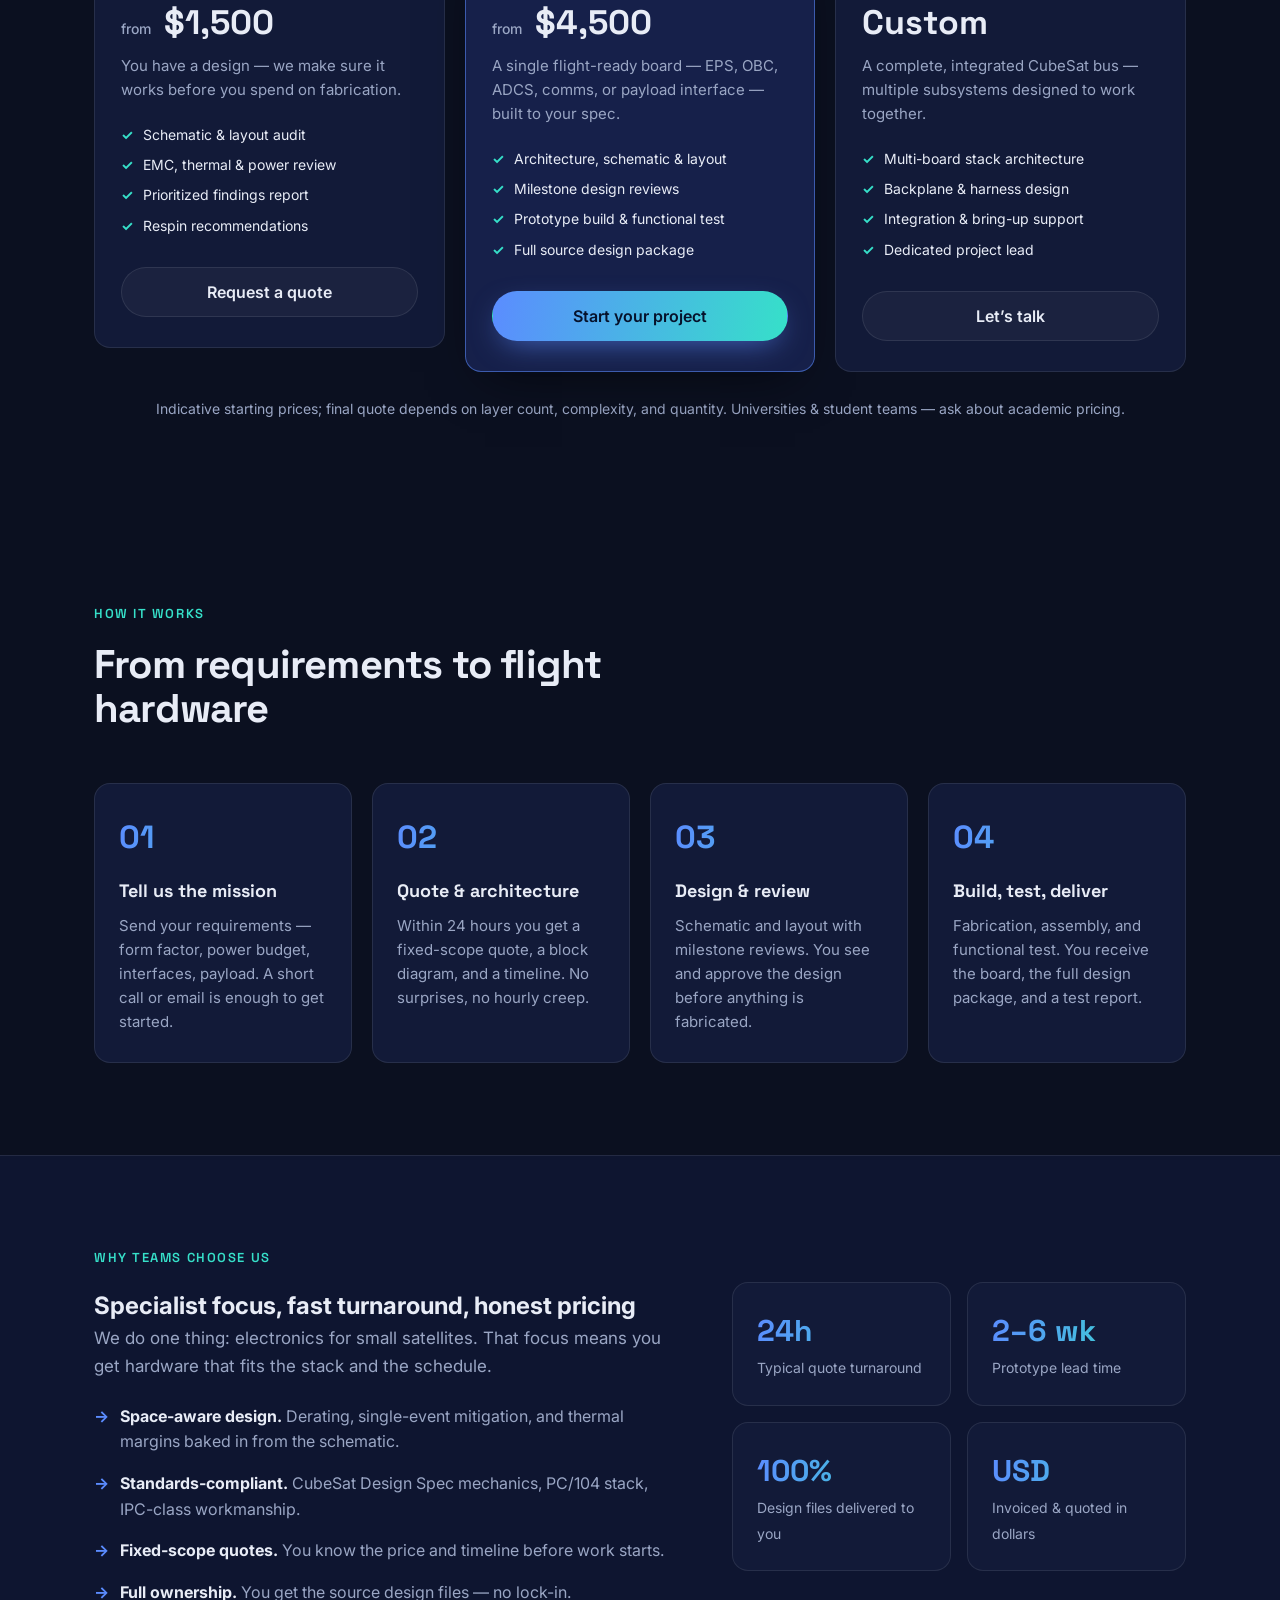
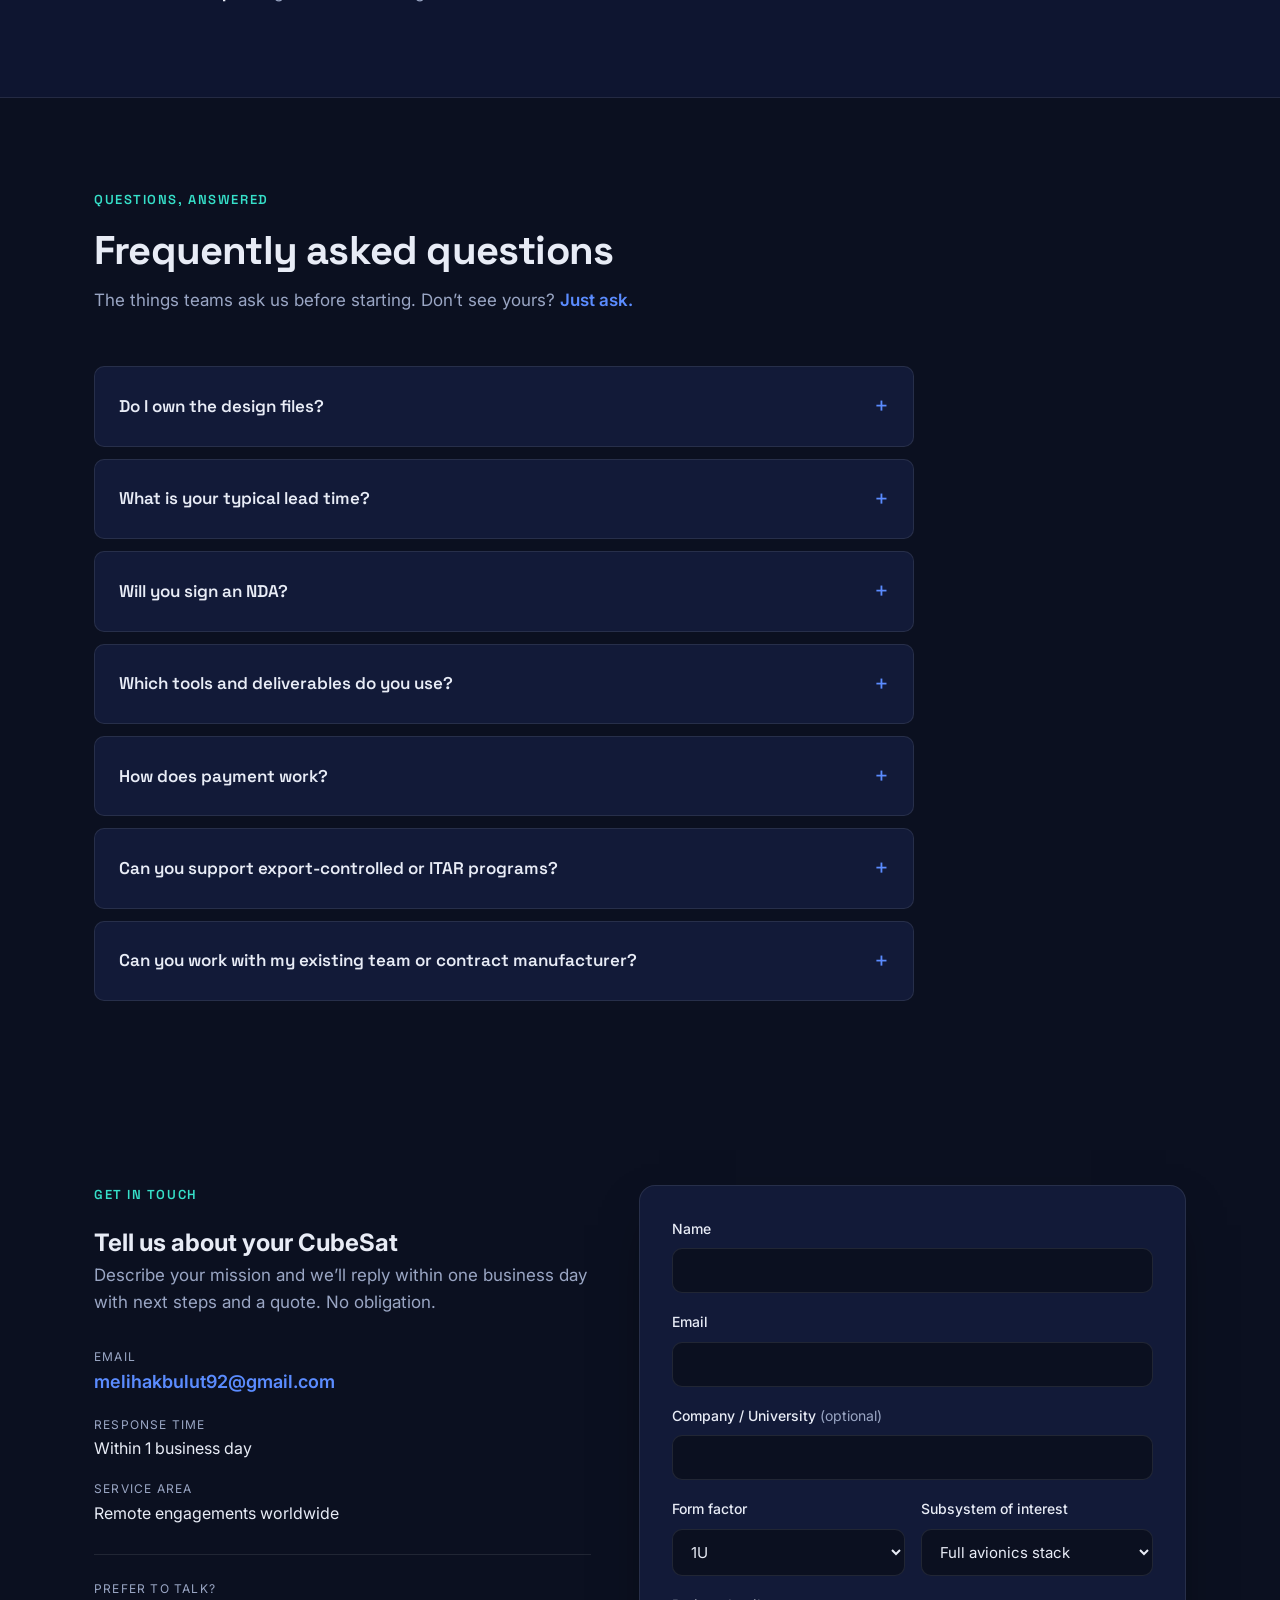
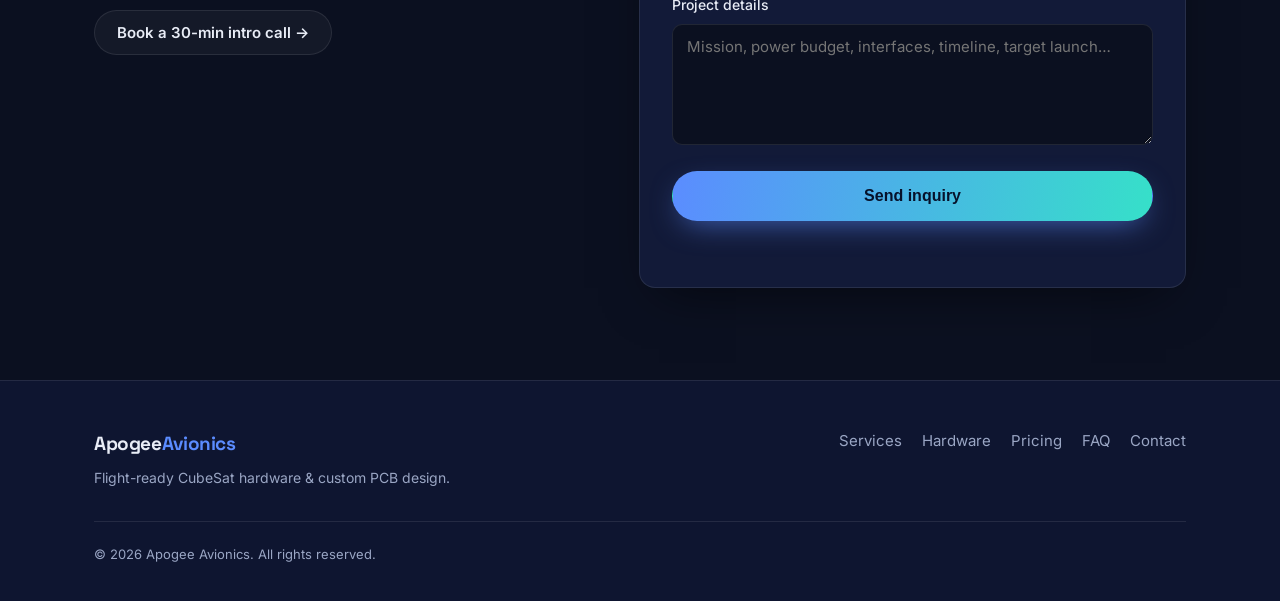
==== commit e47a5bd2: "Activate Calendly booking button (30-min intro call)" ====
--- a/index.html
+++ b/index.html
@@ -8,6 +8,7 @@
   <meta name="keywords" content="CubeSat PCB design, CubeSat avionics, custom satellite PCB, CubeSat EPS, CubeSat OBC, ADCS board, PC/104 CubeSat, smallsat electronics, nanosatellite hardware" />
   <meta name="theme-color" content="#0b1020" />
   <meta name="robots" content="index, follow" />
+  <meta name="google-site-verification" content="1YBsDUiYLtKS7v7Hm2JpzANsQme81PRBfta9AL5uV8k" />
   <link rel="canonical" href="https://apogeeavionics.com/" />
 
   <!-- Open Graph / social preview -->
@@ -441,7 +442,7 @@
         </ul>
         <div class="contact__book" id="bookBlock" hidden>
           <span class="contact__label">Prefer to talk?</span>
-          <a class="btn btn--ghost" id="bookLink" href="#" target="_blank" rel="noopener">Book a 20-min intro call &rarr;</a>
+          <a class="btn btn--ghost" id="bookLink" href="#" target="_blank" rel="noopener">Book a 30-min intro call &rarr;</a>
         </div>
       </div>
 
